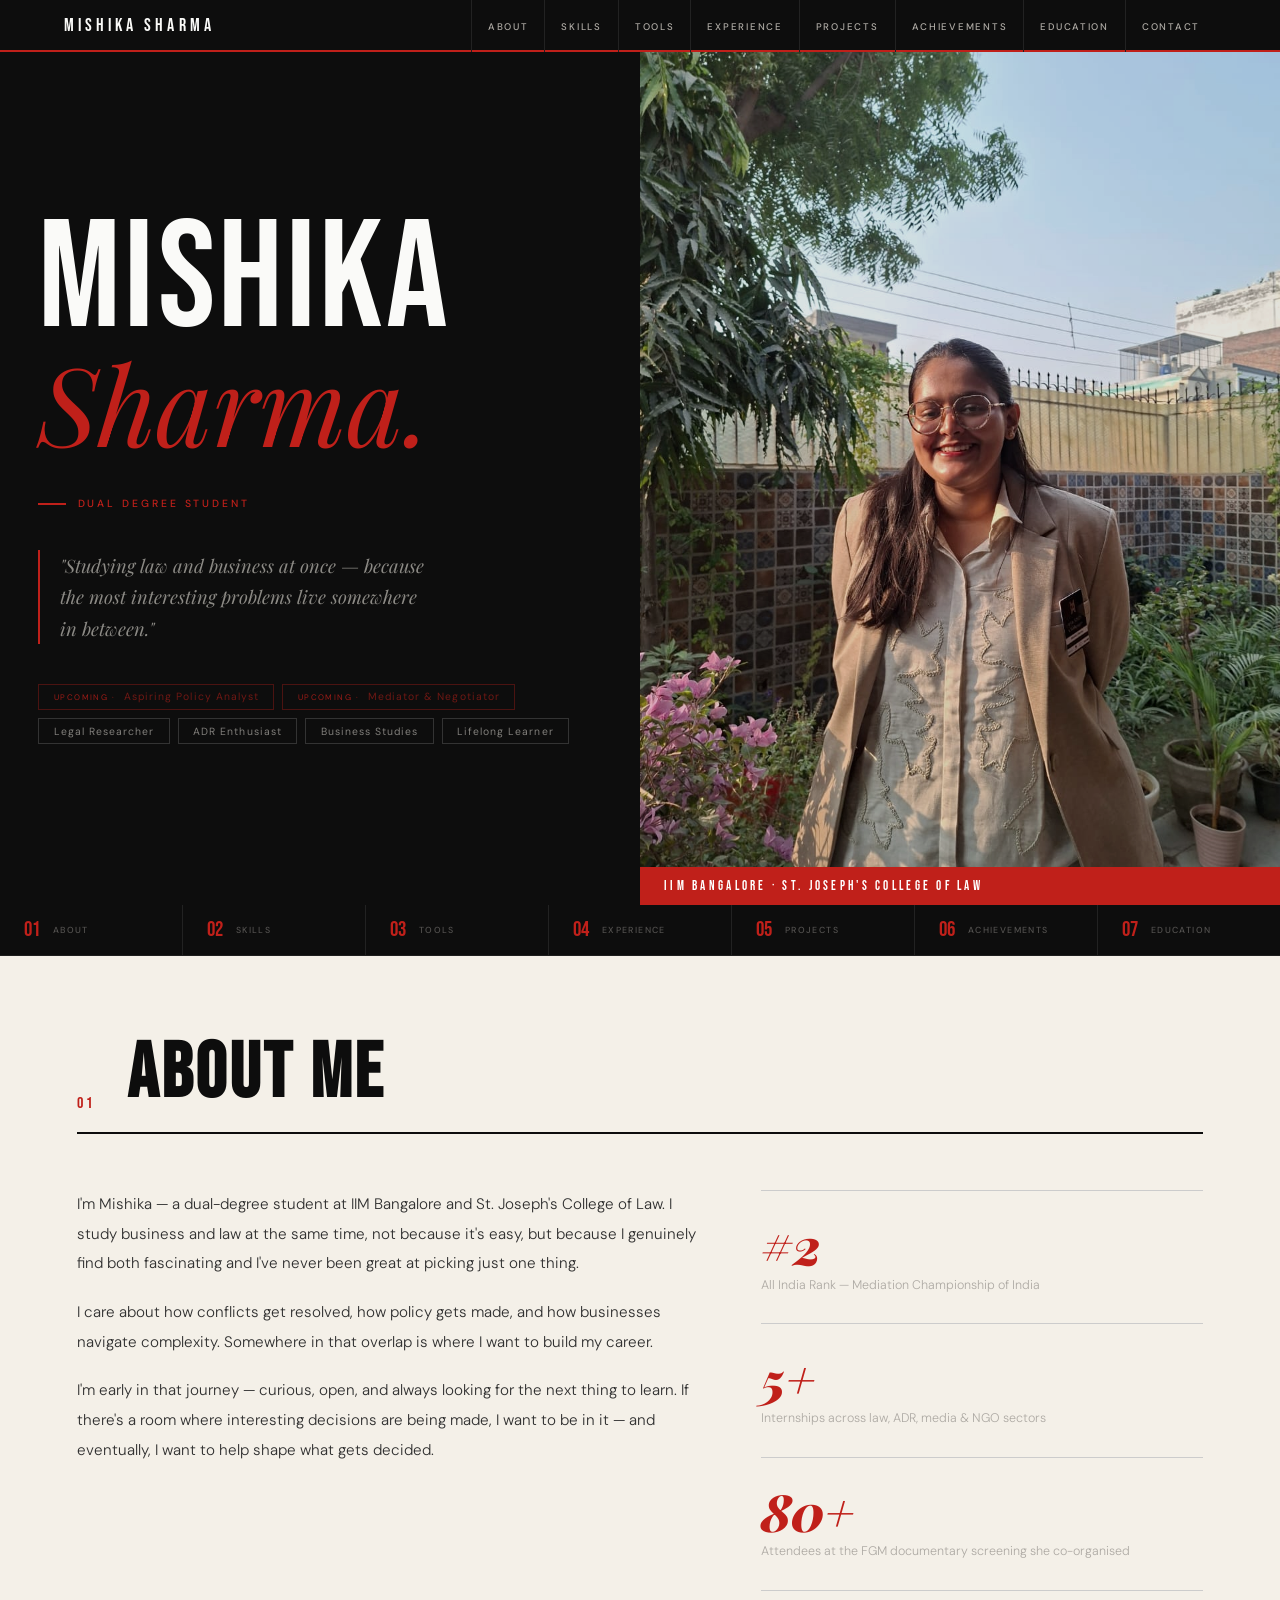
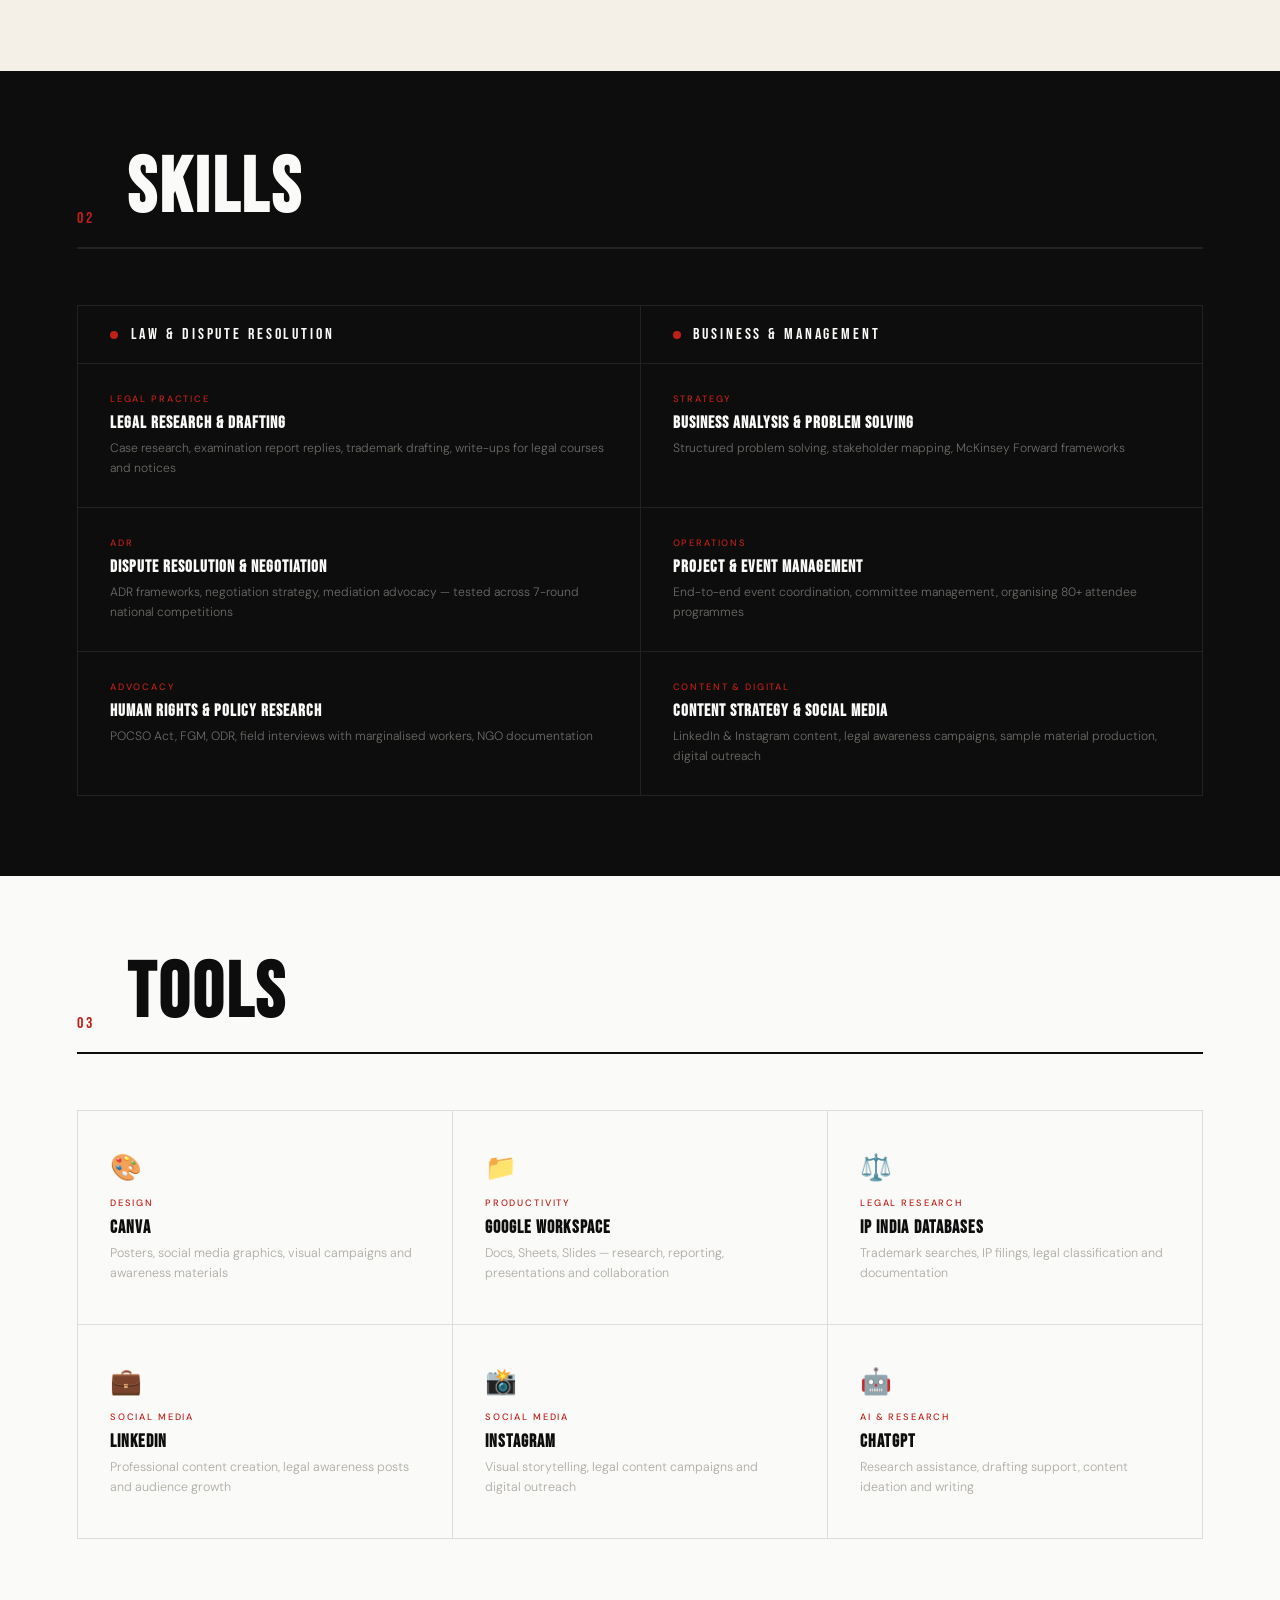
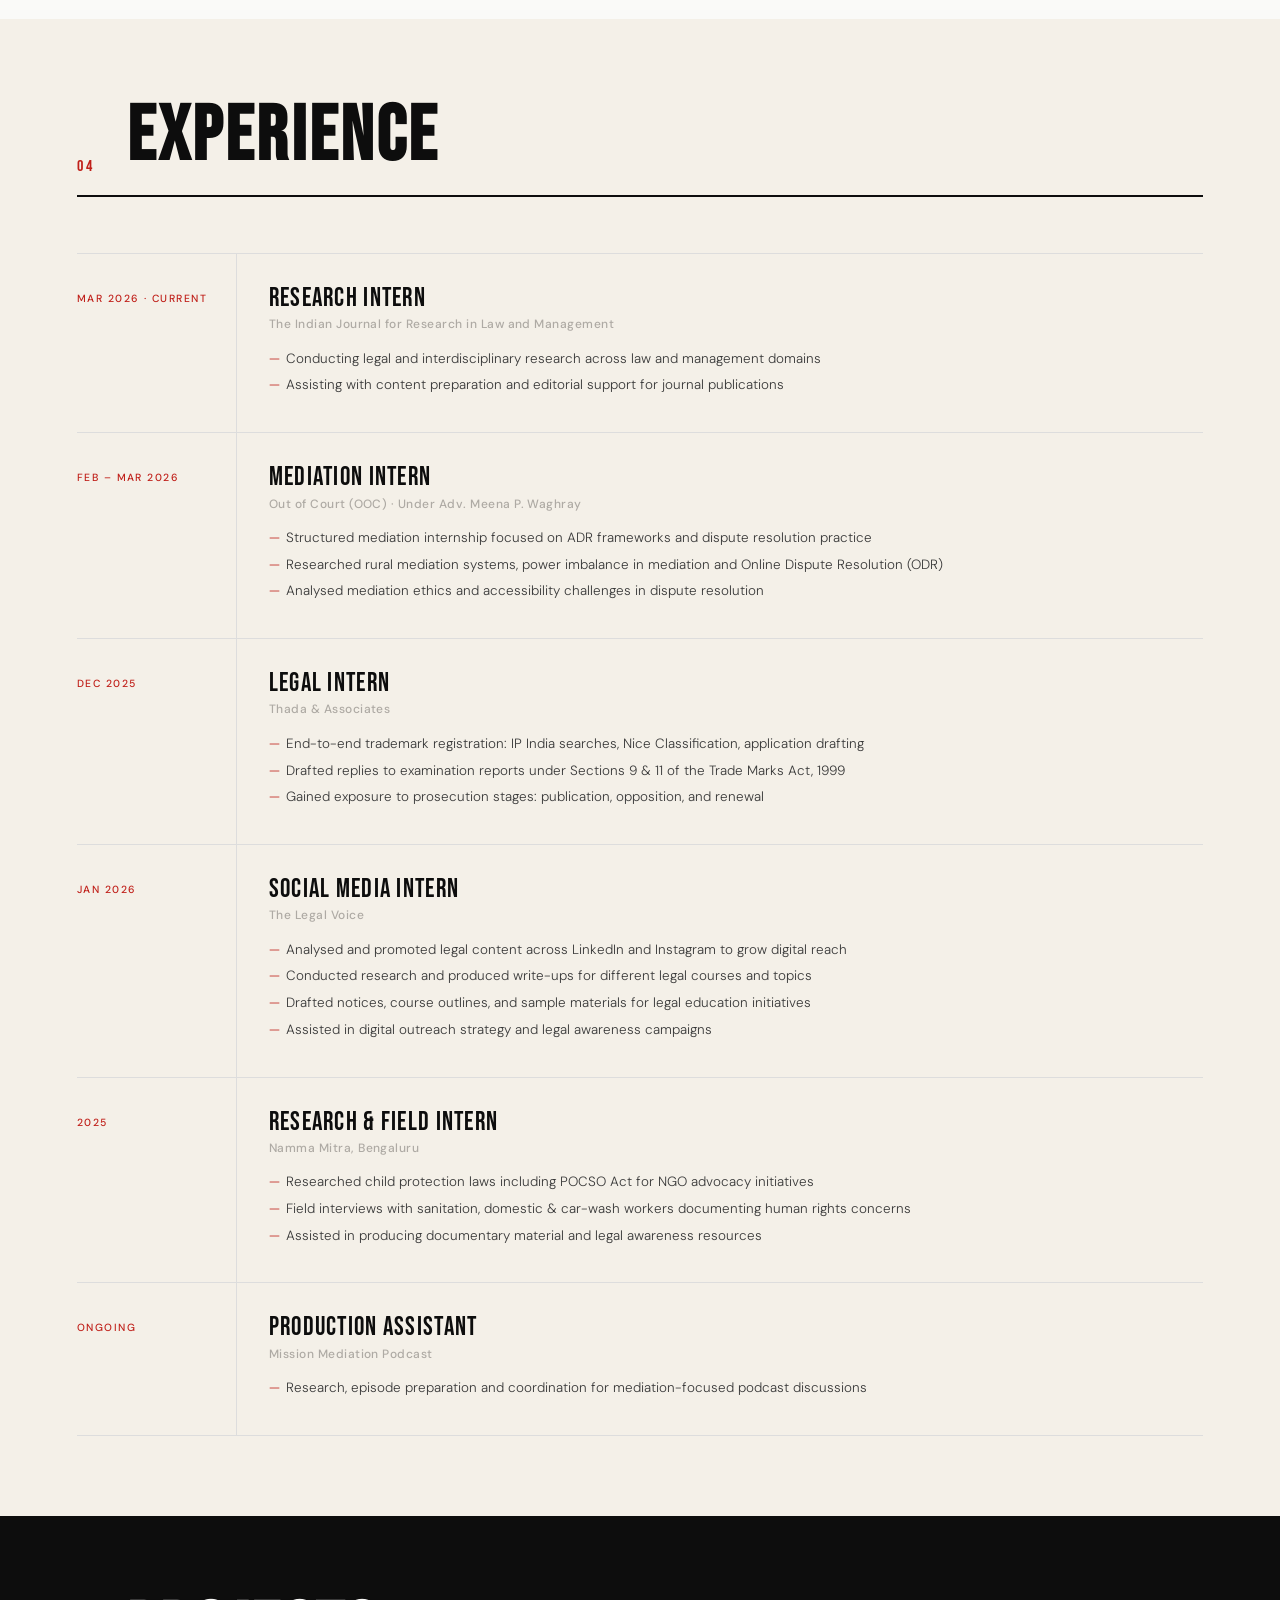
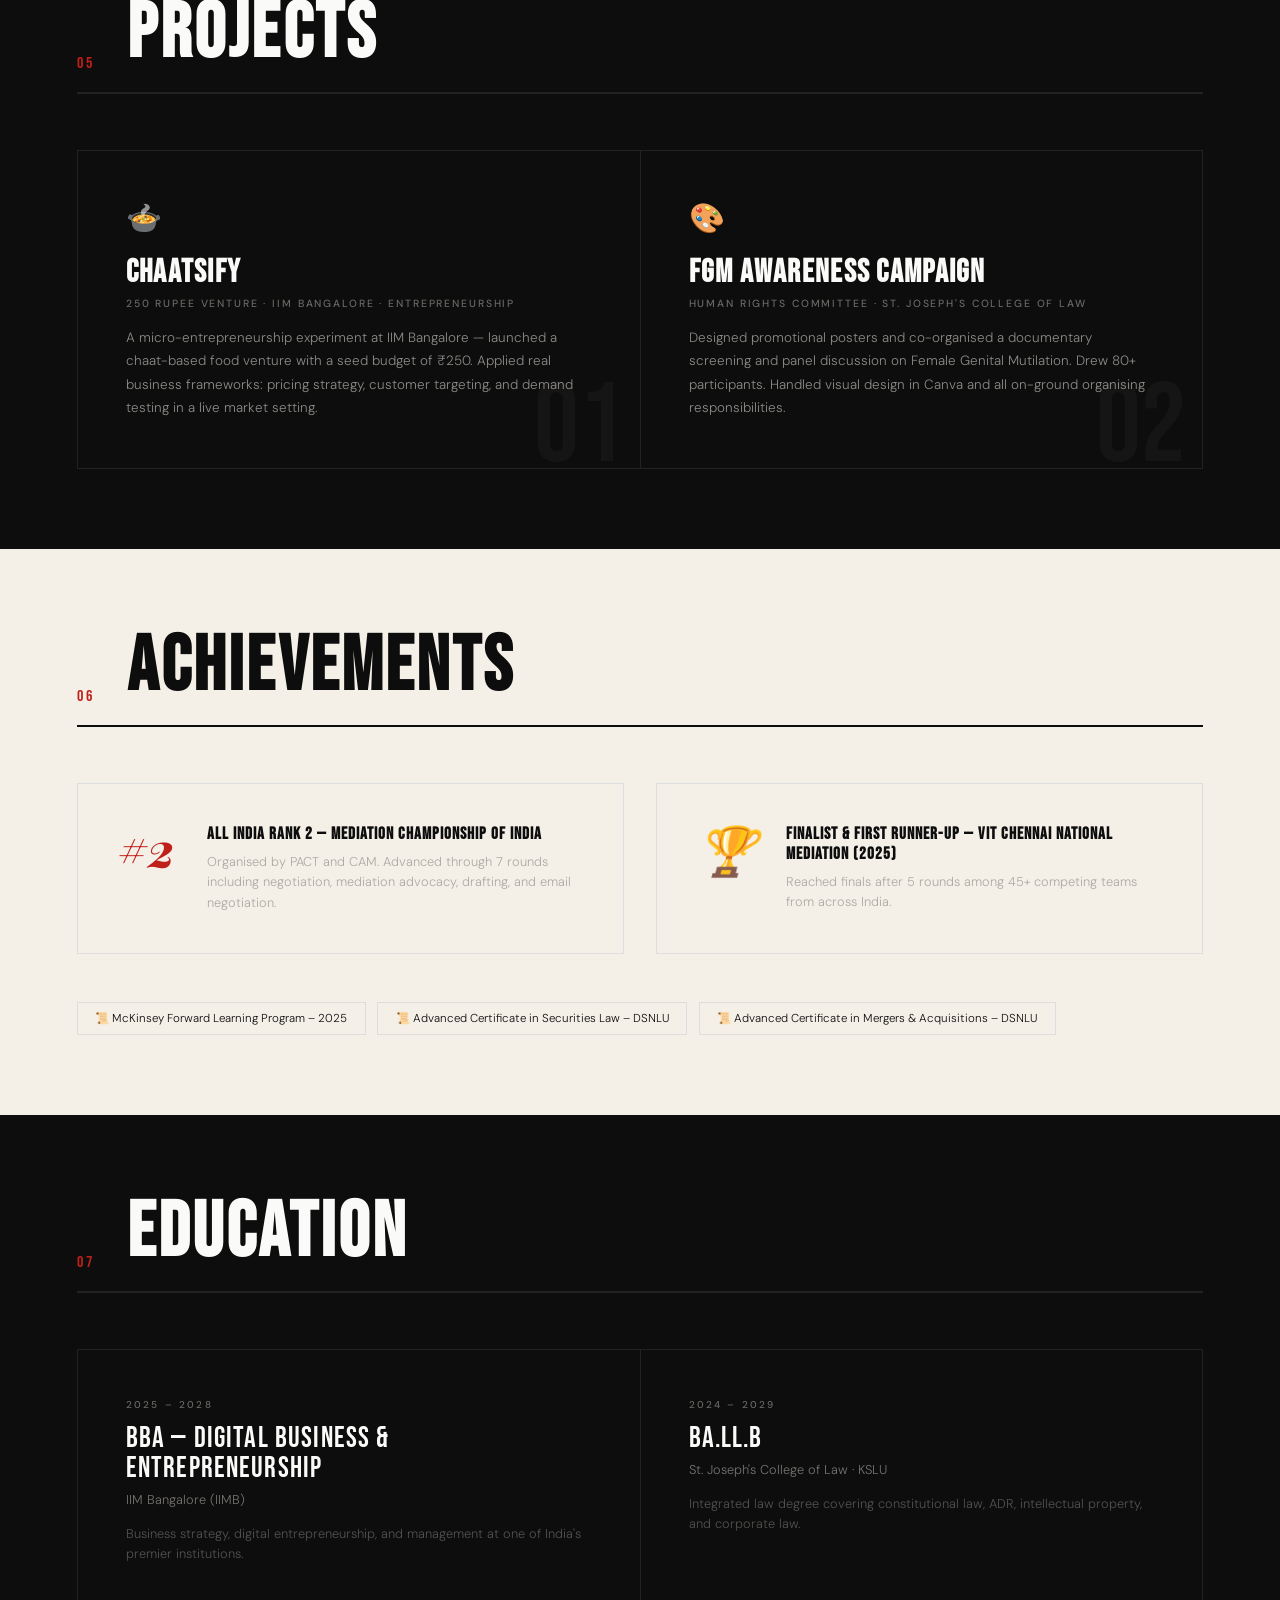
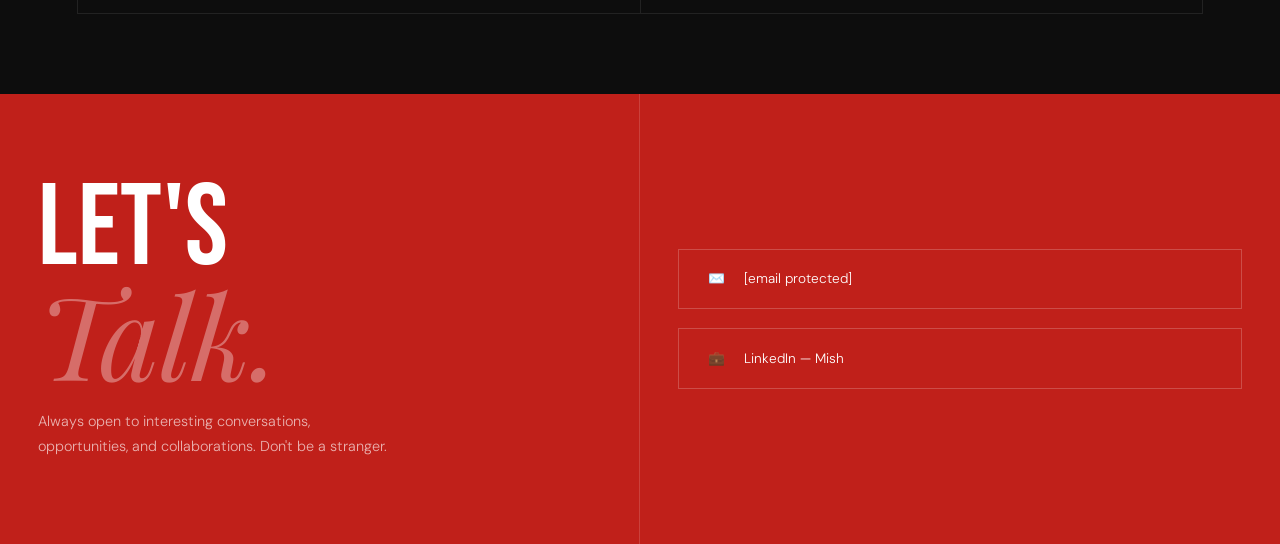
==== index.html @ 03f4c555 "Add files via upload" ====
<!DOCTYPE html>
<html lang="en">
<head>
  <meta charset="UTF-8" />
  <meta name="viewport" content="width=device-width, initial-scale=1.0"/>
  <title>Mishika Sharma</title>
  <link href="https://fonts.googleapis.com/css2?family=Playfair+Display:ital,wght@1,900&family=Bebas+Neue&family=DM+Sans:wght@300;400;500&display=swap" rel="stylesheet"/>
  <style>
    *, *::before, *::after { box-sizing: border-box; margin: 0; padding: 0; }

    :root {
      --black: #0D0D0D;
      --red:   #C0201A;
      --cream: #F4F0E8;
      --white: #FAFAF8;
      --gray:  #AEAAA4;
    }

    html { scroll-behavior: smooth; }

    body {
      background: var(--white);
      color: var(--black);
      font-family: 'DM Sans', sans-serif;
      font-weight: 300;
      overflow-x: hidden;
    }

    /* ─── NAV ─── */
    nav {
      position: fixed;
      top: 0; left: 0; right: 0;
      z-index: 999;
      background: var(--black);
      display: flex;
      justify-content: space-between;
      align-items: center;
      height: 52px;
      padding: 0 5%;
      border-bottom: 2px solid var(--red);
    }

    #nav-logo {
      font-family: 'Bebas Neue', sans-serif;
      font-size: 1.15rem;
      letter-spacing: 0.22em;
      color: var(--white);
      text-decoration: none;
    }

    .nav-links {
      display: flex;
      list-style: none;
      height: 100%;
    }

    .nav-links a {
      display: flex;
      align-items: center;
      padding: 0 1rem;
      height: 52px;
      font-size: 0.6rem;
      font-weight: 500;
      letter-spacing: 0.18em;
      text-transform: uppercase;
      color: var(--gray);
      text-decoration: none;
      border-left: 1px solid #222;
      transition: all 0.2s;
    }

    .nav-links a:hover { background: var(--red); color: white; }

    /* ─── HERO ─── */
    #hero {
      min-height: 100vh;
      padding-top: 52px;
      display: grid;
      grid-template-columns: 1fr 1fr;
    }

    .hero-text {
      background: var(--black);
      display: flex;
      flex-direction: column;
      justify-content: center;
      padding: 5rem 6%;
      gap: 2.5rem;
    }

    .hero-name-block .first {
      font-family: 'Bebas Neue', sans-serif;
      font-size: clamp(5.5rem, 12vw, 11rem);
      line-height: 0.88;
      color: var(--white);
      letter-spacing: 0.02em;
      display: block;
    }

    .hero-name-block .last {
      font-family: 'Playfair Display', serif;
      font-style: italic;
      font-size: clamp(4rem, 8.5vw, 8rem);
      line-height: 1;
      color: var(--red);
      display: block;
    }

    .hero-degree-tag {
      font-size: 0.65rem;
      font-weight: 500;
      letter-spacing: 0.28em;
      text-transform: uppercase;
      color: var(--red);
      display: flex;
      align-items: center;
      gap: 0.7rem;
    }

    .hero-degree-tag::before {
      content: '';
      width: 28px; height: 2px;
      background: var(--red);
      display: inline-block;
    }

    .hero-tagline {
      font-family: 'Playfair Display', serif;
      font-style: italic;
      font-size: clamp(0.95rem, 1.6vw, 1.15rem);
      line-height: 1.7;
      color: rgba(244,240,232,0.55);
      max-width: 400px;
      border-left: 2px solid var(--red);
      padding-left: 1.2rem;
    }

    .hero-pills {
      display: flex;
      flex-wrap: wrap;
      gap: 0.5rem;
    }

    .hero-pill {
      padding: 0.35rem 0.9rem;
      border: 1px solid #333;
      font-size: 0.65rem;
      font-weight: 400;
      letter-spacing: 0.1em;
      color: rgba(244,240,232,0.5);
      transition: all 0.2s;
    }

    .hero-pill:hover { border-color: var(--red); color: var(--red); }

    .hero-pill.upcoming {
      border-color: rgba(192,32,26,0.35);
      color: rgba(192,32,26,0.55);
    }

    .hero-pill .up-label {
      font-size: 0.5rem;
      letter-spacing: 0.18em;
      text-transform: uppercase;
      color: var(--red);
      margin-right: 0.3rem;
      opacity: 0.8;
    }

    .hero-photo {
      background: #111;
      position: relative;
      overflow: hidden;
    }

    .hero-photo img {
      width: 100%;
      height: 100%;
      object-fit: cover;
      object-position: center top;
      display: block;
      filter: grayscale(25%) contrast(1.05);
      opacity: 0.88;
    }

    .hero-photo-label {
      position: absolute;
      bottom: 0; left: 0; right: 0;
      background: var(--red);
      padding: 0.7rem 1.5rem;
      font-family: 'Bebas Neue', sans-serif;
      font-size: 0.82rem;
      letter-spacing: 0.25em;
      color: white;
    }

    /* ─── INDEX ROW ─── */
    .index-row {
      background: var(--black);
      display: flex;
      border-bottom: 1px solid #1e1e1e;
    }

    .index-item {
      flex: 1;
      padding: 0.9rem 1.5rem;
      border-right: 1px solid #222;
      display: flex;
      align-items: center;
      gap: 0.8rem;
    }

    .index-item:last-child { border-right: none; }

    .index-num {
      font-family: 'Bebas Neue', sans-serif;
      font-size: 1.3rem;
      color: var(--red);
      line-height: 1;
    }

    .index-label {
      font-size: 0.55rem;
      font-weight: 500;
      letter-spacing: 0.16em;
      text-transform: uppercase;
      color: rgba(244,240,232,0.3);
    }

    /* ─── GENERIC SECTION ─── */
    .wrap { padding: 5rem 6%; }
    .wrap.black { background: var(--black); }
    .wrap.cream  { background: var(--cream); }

    .sec-header {
      display: grid;
      grid-template-columns: auto 1fr;
      align-items: flex-end;
      gap: 2rem;
      margin-bottom: 3.5rem;
      padding-bottom: 1.2rem;
    }

    .wrap.black .sec-header { border-bottom: 2px solid #222; }
    .wrap:not(.black) .sec-header { border-bottom: 2px solid var(--black); }

    .sec-num {
      font-family: 'Bebas Neue', sans-serif;
      font-size: 1rem;
      letter-spacing: 0.2em;
      color: var(--red);
    }

    .sec-title {
      font-family: 'Bebas Neue', sans-serif;
      font-size: clamp(2.8rem, 6vw, 5rem);
      letter-spacing: 0.04em;
      line-height: 1;
      color: var(--black);
    }

    .wrap.black .sec-title { color: var(--white); }

    /* ─── ABOUT ─── */
    #about .about-layout {
      display: grid;
      grid-template-columns: 1.4fr 1fr;
      gap: 4rem;
    }

    #about .about-text p {
      font-size: 0.95rem;
      line-height: 1.95;
      color: #2e2e2e;
      margin-bottom: 1.2rem;
    }

    .stat-list { display: flex; flex-direction: column; }

    .stat-item { padding: 1.8rem 0; border-bottom: 1px solid #ccc; }
    .stat-item:first-child { border-top: 1px solid #ccc; }

    .stat-big {
      font-family: 'Playfair Display', serif;
      font-style: italic;
      font-size: 3.2rem;
      font-weight: 900;
      color: var(--red);
      line-height: 1;
      margin-bottom: 0.3rem;
    }

    .stat-desc { font-size: 0.78rem; color: var(--gray); line-height: 1.5; }

    /* ─── SKILLS ─── */
    #skills .skills-dual {
      display: grid;
      grid-template-columns: 1fr 1fr;
      border-top: 1px solid #222;
      border-left: 1px solid #222;
    }

    .skills-col-header {
      padding: 1.2rem 2rem;
      border-right: 1px solid #222;
      border-bottom: 1px solid #222;
      font-family: 'Bebas Neue', sans-serif;
      font-size: 1rem;
      letter-spacing: 0.18em;
      color: var(--white);
      display: flex;
      align-items: center;
      gap: 0.8rem;
    }

    .col-dot {
      width: 8px; height: 8px;
      border-radius: 50%;
      background: var(--red);
      flex-shrink: 0;
    }

    .skill-cell {
      padding: 1.8rem 2rem;
      border-right: 1px solid #222;
      border-bottom: 1px solid #222;
      transition: background 0.2s;
      cursor: default;
    }

    .skill-cell:hover { background: var(--red); }
    .skill-cell:hover .sk-tag,
    .skill-cell:hover h4,
    .skill-cell:hover p { color: white; }
    .skill-cell:hover .sk-tag { color: rgba(255,255,255,0.65); }

    .sk-tag {
      font-size: 0.58rem;
      font-weight: 500;
      letter-spacing: 0.2em;
      text-transform: uppercase;
      color: var(--red);
      margin-bottom: 0.5rem;
      transition: color 0.2s;
      display: block;
    }

    .skill-cell h4 {
      font-family: 'Bebas Neue', sans-serif;
      font-size: 1.05rem;
      letter-spacing: 0.06em;
      color: var(--white);
      margin-bottom: 0.4rem;
      transition: color 0.2s;
    }

    .skill-cell p {
      font-size: 0.76rem;
      color: rgba(244,240,232,0.42);
      line-height: 1.6;
      transition: color 0.2s;
    }

    /* ─── TOOLS ─── */
    #tools .tools-layout {
      display: grid;
      grid-template-columns: repeat(3, 1fr);
      border-top: 1px solid #ddd;
      border-left: 1px solid #ddd;
    }

    .tool-card {
      padding: 2.5rem 2rem;
      border-right: 1px solid #ddd;
      border-bottom: 1px solid #ddd;
      transition: all 0.2s;
    }

    .tool-card:hover { background: var(--cream); }

    .tool-card .tool-icon { font-size: 1.6rem; margin-bottom: 0.8rem; display: block; }

    .tool-card h4 {
      font-family: 'Bebas Neue', sans-serif;
      font-size: 1.1rem;
      letter-spacing: 0.06em;
      color: var(--black);
      margin-bottom: 0.4rem;
    }

    .tool-card p {
      font-size: 0.78rem;
      color: var(--gray);
      line-height: 1.6;
    }

    .tool-cat {
      font-size: 0.58rem;
      font-weight: 500;
      letter-spacing: 0.2em;
      text-transform: uppercase;
      color: var(--red);
      margin-bottom: 0.5rem;
      display: block;
    }

    /* ─── EXPERIENCE ─── */
    #experience .exp-list { display: flex; flex-direction: column; }

    .exp-item {
      display: grid;
      grid-template-columns: 160px 1fr;
      border-bottom: 1px solid #ddd;
    }

    .exp-item:first-child { border-top: 1px solid #ddd; }

    .exp-date-col {
      padding: 2rem 1.5rem 2rem 0;
      border-right: 1px solid #ddd;
    }

    .exp-date-val {
      font-size: 0.65rem;
      font-weight: 500;
      letter-spacing: 0.14em;
      text-transform: uppercase;
      color: var(--red);
    }

    .exp-body { padding: 2rem 0 2rem 2rem; }

    .exp-role {
      font-family: 'Bebas Neue', sans-serif;
      font-size: 1.6rem;
      letter-spacing: 0.05em;
      color: var(--black);
      line-height: 1;
      margin-bottom: 0.3rem;
    }

    .exp-org {
      font-size: 0.75rem;
      font-weight: 500;
      color: var(--gray);
      margin-bottom: 0.9rem;
      letter-spacing: 0.04em;
    }

    .exp-pts { list-style: none; }

    .exp-pts li {
      font-size: 0.84rem;
      color: #3a3a3a;
      line-height: 1.75;
      padding-left: 1.1rem;
      position: relative;
      margin-bottom: 0.2rem;
    }

    .exp-pts li::before { content: '—'; position: absolute; left: 0; color: var(--red); }

    /* ─── PROJECTS ─── */
    #projects .proj-wrap {
      display: grid;
      grid-template-columns: 1fr 1fr;
      border-top: 1px solid #222;
      border-left: 1px solid #222;
    }

    .proj-cell {
      padding: 3rem;
      border-right: 1px solid #222;
      border-bottom: 1px solid #222;
      position: relative;
      overflow: hidden;
      transition: background 0.25s;
    }

    .proj-cell:hover { background: var(--red); }
    .proj-cell:hover h3,
    .proj-cell:hover p { color: white; }
    .proj-cell:hover .proj-sub { color: rgba(255,255,255,0.6); }
    .proj-cell:hover p { color: rgba(255,255,255,0.75); }

    .proj-bg-num {
      font-family: 'Bebas Neue', sans-serif;
      font-size: 7rem;
      color: rgba(244,240,232,0.04);
      position: absolute;
      bottom: -1rem; right: 1rem;
      line-height: 1;
    }

    .proj-emoji { font-size: 1.8rem; margin-bottom: 1rem; display: block; }

    .proj-cell h3 {
      font-family: 'Bebas Neue', sans-serif;
      font-size: 2rem;
      letter-spacing: 0.04em;
      color: var(--white);
      margin-bottom: 0.3rem;
      transition: color 0.25s;
    }

    .proj-sub {
      font-size: 0.65rem;
      font-weight: 500;
      letter-spacing: 0.18em;
      text-transform: uppercase;
      color: rgba(244,240,232,0.4);
      margin-bottom: 1rem;
      transition: color 0.25s;
      display: block;
    }

    .proj-cell p {
      font-size: 0.84rem;
      line-height: 1.75;
      color: rgba(244,240,232,0.55);
      transition: color 0.25s;
    }

    /* ─── ACHIEVEMENTS ─── */
    #achievements .ach-wrap {
      display: grid;
      grid-template-columns: 1fr 1fr;
      gap: 2rem;
      margin-bottom: 3rem;
    }

    .ach-card {
      border: 1px solid #ddd;
      padding: 2.5rem;
      display: flex;
      gap: 1.5rem;
      align-items: flex-start;
      transition: border-color 0.2s, transform 0.2s;
    }

    .ach-card:hover { border-color: var(--red); transform: translateY(-3px); }

    .ach-num {
      font-family: 'Playfair Display', serif;
      font-style: italic;
      font-size: 3rem;
      font-weight: 900;
      color: var(--red);
      line-height: 1;
      min-width: 65px;
    }

    .ach-card h4 {
      font-family: 'Bebas Neue', sans-serif;
      font-size: 1.05rem;
      letter-spacing: 0.06em;
      color: var(--black);
      margin-bottom: 0.5rem;
    }

    .ach-card p { font-size: 0.8rem; color: var(--gray); line-height: 1.6; }

    .cert-strip { display: flex; flex-wrap: wrap; gap: 0.7rem; }

    .cert-tag {
      padding: 0.5rem 1.1rem;
      border: 1px solid #ddd;
      font-size: 0.72rem;
      color: var(--black);
      transition: all 0.2s;
    }

    .cert-tag:hover { background: var(--red); color: white; border-color: var(--red); }

    /* ─── EDUCATION ─── */
    #education .edu-grid {
      display: grid;
      grid-template-columns: 1fr 1fr;
      border-top: 1px solid #222;
      border-left: 1px solid #222;
    }

    .edu-cell {
      padding: 3rem;
      border-right: 1px solid #222;
      border-bottom: 1px solid #222;
      transition: background 0.2s;
    }

    .edu-cell:hover { background: rgba(192,32,26,0.1); }

    .edu-year {
      font-size: 0.62rem;
      font-weight: 500;
      letter-spacing: 0.22em;
      text-transform: uppercase;
      color: rgba(244,240,232,0.4);
      margin-bottom: 0.8rem;
    }

    .edu-deg {
      font-family: 'Bebas Neue', sans-serif;
      font-size: 1.8rem;
      letter-spacing: 0.04em;
      color: var(--white);
      margin-bottom: 0.4rem;
      line-height: 1.05;
    }

    .edu-inst { font-size: 0.8rem; color: rgba(244,240,232,0.45); margin-bottom: 1rem; }
    .edu-detail { font-size: 0.8rem; color: rgba(244,240,232,0.3); line-height: 1.6; }

    /* ─── CONTACT ─── */
    #contact {
      background: var(--red);
      display: grid;
      grid-template-columns: 1fr 1fr;
      min-height: 50vh;
    }

    .contact-left {
      padding: 5rem 6%;
      border-right: 1px solid rgba(255,255,255,0.15);
      display: flex;
      flex-direction: column;
      justify-content: center;
    }

    .contact-big {
      font-family: 'Bebas Neue', sans-serif;
      font-size: clamp(4rem, 9vw, 8rem);
      line-height: 0.9;
      color: white;
      margin-bottom: 1.5rem;
    }

    .contact-big em {
      font-family: 'Playfair Display', serif;
      font-style: italic;
      color: rgba(255,255,255,0.35);
      display: block;
    }

    .contact-sub {
      font-size: 0.9rem;
      color: rgba(255,255,255,0.65);
      line-height: 1.75;
      max-width: 360px;
    }

    .contact-right {
      padding: 5rem 6%;
      display: flex;
      flex-direction: column;
      justify-content: center;
      gap: 1.2rem;
    }

    .c-link {
      display: flex;
      align-items: center;
      gap: 1.2rem;
      padding: 1.3rem 1.8rem;
      border: 1px solid rgba(255,255,255,0.2);
      color: white;
      text-decoration: none;
      font-size: 0.85rem;
      transition: all 0.2s;
    }

    .c-link:hover { background: rgba(0,0,0,0.2); transform: translateX(6px); }

    /* ─── FOOTER ─── */
    footer {
      background: var(--black);
      display: flex;
      justify-content: space-between;
      align-items: center;
      padding: 1.2rem 6%;
      border-top: 2px solid var(--red);
    }

    footer p {
      font-size: 0.65rem;
      font-weight: 500;
      letter-spacing: 0.18em;
      text-transform: uppercase;
      color: rgba(244,240,232,0.25);
    }

    /* ─── RESPONSIVE ─── */
    @media (max-width: 900px) {
      #hero { grid-template-columns: 1fr; }
      .hero-photo { height: 65vw; }
      .hero-text { padding: 3rem 5%; }
      #about .about-layout,
      #achievements .ach-wrap,
      #projects .proj-wrap,
      #education .edu-grid,
      #skills .skills-dual,
      #contact { grid-template-columns: 1fr; }
      #tools .tools-layout { grid-template-columns: 1fr 1fr; }
      .exp-item { grid-template-columns: 1fr; }
      .exp-date-col { border-right: none; border-bottom: 1px solid #ddd; padding: 1rem 0; }
      .exp-body { padding: 1.5rem 0; }
      .nav-links { display: none; }
      .index-row { flex-wrap: wrap; }
    }

    @keyframes fadeUp {
      from { opacity: 0; transform: translateY(20px); }
      to   { opacity: 1; transform: translateY(0); }
    }

    #hero .hero-text { animation: fadeUp 0.7s ease both; }
  </style>
</head>
<body>

<!-- NAV -->
<nav>
  <a href="#hero" id="nav-logo">Mishika Sharma</a>
  <ul class="nav-links">
    <li><a href="#about">About</a></li>
    <li><a href="#skills">Skills</a></li>
    <li><a href="#tools">Tools</a></li>
    <li><a href="#experience">Experience</a></li>
    <li><a href="#projects">Projects</a></li>
    <li><a href="#achievements">Achievements</a></li>
    <li><a href="#education">Education</a></li>
    <li><a href="#contact">Contact</a></li>
  </ul>
</nav>

<!-- HERO -->
<section id="hero">
  <div class="hero-text">
    <div class="hero-name-block">
      <span class="first">Mishika</span>
      <span class="last">Sharma.</span>
    </div>
    <p class="hero-degree-tag">Dual Degree Student</p>
    <p class="hero-tagline">"Studying law and business at once — because the most interesting problems live somewhere in between."</p>
    <div class="hero-pills">
      <span class="hero-pill upcoming"><span class="up-label">Upcoming ·</span> Aspiring Policy Analyst</span>
      <span class="hero-pill upcoming"><span class="up-label">Upcoming ·</span> Mediator & Negotiator</span>
      <span class="hero-pill">Legal Researcher</span>
      <span class="hero-pill">ADR Enthusiast</span>
      <span class="hero-pill">Business Studies</span>
      <span class="hero-pill">Lifelong Learner</span>
    </div>
  </div>
  <div class="hero-photo">
    <img src="mishika.jpg" alt="Mishika Sharma" />
    <p class="hero-photo-label">IIM Bangalore · St. Joseph's College of Law</p>
  </div>
</section>

<!-- INDEX ROW -->
<div class="index-row">
  <div class="index-item"><span class="index-num">01</span><span class="index-label">About</span></div>
  <div class="index-item"><span class="index-num">02</span><span class="index-label">Skills</span></div>
  <div class="index-item"><span class="index-num">03</span><span class="index-label">Tools</span></div>
  <div class="index-item"><span class="index-num">04</span><span class="index-label">Experience</span></div>
  <div class="index-item"><span class="index-num">05</span><span class="index-label">Projects</span></div>
  <div class="index-item"><span class="index-num">06</span><span class="index-label">Achievements</span></div>
  <div class="index-item"><span class="index-num">07</span><span class="index-label">Education</span></div>
</div>

<!-- ABOUT -->
<div class="wrap cream" id="about">
  <div class="sec-header">
    <span class="sec-num">01</span>
    <h2 class="sec-title">About Me</h2>
  </div>
  <div class="about-layout">
    <div class="about-text">
      <p>I'm Mishika — a dual-degree student at IIM Bangalore and St. Joseph's College of Law. I study business and law at the same time, not because it's easy, but because I genuinely find both fascinating and I've never been great at picking just one thing.</p>
      <p>I care about how conflicts get resolved, how policy gets made, and how businesses navigate complexity. Somewhere in that overlap is where I want to build my career.</p>
      <p>I'm early in that journey — curious, open, and always looking for the next thing to learn. If there's a room where interesting decisions are being made, I want to be in it — and eventually, I want to help shape what gets decided.</p>
    </div>
    <div class="stat-list">
      <div class="stat-item">
        <div class="stat-big">#2</div>
        <p class="stat-desc">All India Rank — Mediation Championship of India</p>
      </div>
      <div class="stat-item">
        <div class="stat-big">5+</div>
        <p class="stat-desc">Internships across law, ADR, media & NGO sectors</p>
      </div>
      <div class="stat-item">
        <div class="stat-big">80+</div>
        <p class="stat-desc">Attendees at the FGM documentary screening she co-organised</p>
      </div>
    </div>
  </div>
</div>

<!-- SKILLS -->
<div class="wrap black" id="skills">
  <div class="sec-header">
    <span class="sec-num">02</span>
    <h2 class="sec-title">Skills</h2>
  </div>
  <div class="skills-dual">
    <div class="skills-col-header"><span class="col-dot"></span>Law & Dispute Resolution</div>
    <div class="skills-col-header"><span class="col-dot"></span>Business & Management</div>

    <div class="skill-cell">
      <span class="sk-tag">Legal Practice</span>
      <h4>Legal Research & Drafting</h4>
      <p>Case research, examination report replies, trademark drafting, write-ups for legal courses and notices</p>
    </div>
    <div class="skill-cell">
      <span class="sk-tag">Strategy</span>
      <h4>Business Analysis & Problem Solving</h4>
      <p>Structured problem solving, stakeholder mapping, McKinsey Forward frameworks</p>
    </div>

    <div class="skill-cell">
      <span class="sk-tag">ADR</span>
      <h4>Dispute Resolution & Negotiation</h4>
      <p>ADR frameworks, negotiation strategy, mediation advocacy — tested across 7-round national competitions</p>
    </div>
    <div class="skill-cell">
      <span class="sk-tag">Operations</span>
      <h4>Project & Event Management</h4>
      <p>End-to-end event coordination, committee management, organising 80+ attendee programmes</p>
    </div>

    <div class="skill-cell">
      <span class="sk-tag">Advocacy</span>
      <h4>Human Rights & Policy Research</h4>
      <p>POCSO Act, FGM, ODR, field interviews with marginalised workers, NGO documentation</p>
    </div>
    <div class="skill-cell">
      <span class="sk-tag">Content & Digital</span>
      <h4>Content Strategy & Social Media</h4>
      <p>LinkedIn & Instagram content, legal awareness campaigns, sample material production, digital outreach</p>
    </div>
  </div>
</div>

<!-- TOOLS -->
<div class="wrap" id="tools">
  <div class="sec-header">
    <span class="sec-num">03</span>
    <h2 class="sec-title">Tools</h2>
  </div>
  <div class="tools-layout">
    <div class="tool-card">
      <span class="tool-icon">🎨</span>
      <span class="tool-cat">Design</span>
      <h4>Canva</h4>
      <p>Posters, social media graphics, visual campaigns and awareness materials</p>
    </div>
    <div class="tool-card">
      <span class="tool-icon">📁</span>
      <span class="tool-cat">Productivity</span>
      <h4>Google Workspace</h4>
      <p>Docs, Sheets, Slides — research, reporting, presentations and collaboration</p>
    </div>
    <div class="tool-card">
      <span class="tool-icon">⚖️</span>
      <span class="tool-cat">Legal Research</span>
      <h4>IP India Databases</h4>
      <p>Trademark searches, IP filings, legal classification and documentation</p>
    </div>
    <div class="tool-card">
      <span class="tool-icon">💼</span>
      <span class="tool-cat">Social Media</span>
      <h4>LinkedIn</h4>
      <p>Professional content creation, legal awareness posts and audience growth</p>
    </div>
    <div class="tool-card">
      <span class="tool-icon">📸</span>
      <span class="tool-cat">Social Media</span>
      <h4>Instagram</h4>
      <p>Visual storytelling, legal content campaigns and digital outreach</p>
    </div>
    <div class="tool-card">
      <span class="tool-icon">🤖</span>
      <span class="tool-cat">AI & Research</span>
      <h4>ChatGPT</h4>
      <p>Research assistance, drafting support, content ideation and writing</p>
    </div>
  </div>
</div>

<!-- EXPERIENCE -->
<div class="wrap cream" id="experience">
  <div class="sec-header">
    <span class="sec-num">04</span>
    <h2 class="sec-title">Experience</h2>
  </div>
  <div class="exp-list">

    <div class="exp-item">
      <div class="exp-date-col"><span class="exp-date-val">Mar 2026 · Current</span></div>
      <div class="exp-body">
        <p class="exp-role">Research Intern</p>
        <p class="exp-org">The Indian Journal for Research in Law and Management</p>
        <ul class="exp-pts">
          <li>Conducting legal and interdisciplinary research across law and management domains</li>
          <li>Assisting with content preparation and editorial support for journal publications</li>
        </ul>
      </div>
    </div>

    <div class="exp-item">
      <div class="exp-date-col"><span class="exp-date-val">Feb – Mar 2026</span></div>
      <div class="exp-body">
        <p class="exp-role">Mediation Intern</p>
        <p class="exp-org">Out of Court (OOC) · Under Adv. Meena P. Waghray</p>
        <ul class="exp-pts">
          <li>Structured mediation internship focused on ADR frameworks and dispute resolution practice</li>
          <li>Researched rural mediation systems, power imbalance in mediation and Online Dispute Resolution (ODR)</li>
          <li>Analysed mediation ethics and accessibility challenges in dispute resolution</li>
        </ul>
      </div>
    </div>

    <div class="exp-item">
      <div class="exp-date-col"><span class="exp-date-val">Dec 2025</span></div>
      <div class="exp-body">
        <p class="exp-role">Legal Intern</p>
        <p class="exp-org">Thada & Associates</p>
        <ul class="exp-pts">
          <li>End-to-end trademark registration: IP India searches, Nice Classification, application drafting</li>
          <li>Drafted replies to examination reports under Sections 9 & 11 of the Trade Marks Act, 1999</li>
          <li>Gained exposure to prosecution stages: publication, opposition, and renewal</li>
        </ul>
      </div>
    </div>

    <div class="exp-item">
      <div class="exp-date-col"><span class="exp-date-val">Jan 2026</span></div>
      <div class="exp-body">
        <p class="exp-role">Social Media Intern</p>
        <p class="exp-org">The Legal Voice</p>
        <ul class="exp-pts">
          <li>Analysed and promoted legal content across LinkedIn and Instagram to grow digital reach</li>
          <li>Conducted research and produced write-ups for different legal courses and topics</li>
          <li>Drafted notices, course outlines, and sample materials for legal education initiatives</li>
          <li>Assisted in digital outreach strategy and legal awareness campaigns</li>
        </ul>
      </div>
    </div>

    <div class="exp-item">
      <div class="exp-date-col"><span class="exp-date-val">2025</span></div>
      <div class="exp-body">
        <p class="exp-role">Research & Field Intern</p>
        <p class="exp-org">Namma Mitra, Bengaluru</p>
        <ul class="exp-pts">
          <li>Researched child protection laws including POCSO Act for NGO advocacy initiatives</li>
          <li>Field interviews with sanitation, domestic & car-wash workers documenting human rights concerns</li>
          <li>Assisted in producing documentary material and legal awareness resources</li>
        </ul>
      </div>
    </div>

    <div class="exp-item">
      <div class="exp-date-col"><span class="exp-date-val">Ongoing</span></div>
      <div class="exp-body">
        <p class="exp-role">Production Assistant</p>
        <p class="exp-org">Mission Mediation Podcast</p>
        <ul class="exp-pts">
          <li>Research, episode preparation and coordination for mediation-focused podcast discussions</li>
        </ul>
      </div>
    </div>

  </div>
</div>

<!-- PROJECTS -->
<div class="wrap black" id="projects">
  <div class="sec-header">
    <span class="sec-num">05</span>
    <h2 class="sec-title">Projects</h2>
  </div>
  <div class="proj-wrap">
    <div class="proj-cell">
      <span class="proj-bg-num">01</span>
      <span class="proj-emoji">🍲</span>
      <h3>Chaatsify</h3>
      <span class="proj-sub">250 Rupee Venture · IIM Bangalore · Entrepreneurship</span>
      <p>A micro-entrepreneurship experiment at IIM Bangalore — launched a chaat-based food venture with a seed budget of ₹250. Applied real business frameworks: pricing strategy, customer targeting, and demand testing in a live market setting.</p>
    </div>
    <div class="proj-cell">
      <span class="proj-bg-num">02</span>
      <span class="proj-emoji">🎨</span>
      <h3>FGM Awareness Campaign</h3>
      <span class="proj-sub">Human Rights Committee · St. Joseph's College of Law</span>
      <p>Designed promotional posters and co-organised a documentary screening and panel discussion on Female Genital Mutilation. Drew 80+ participants. Handled visual design in Canva and all on-ground organising responsibilities.</p>
    </div>
  </div>
</div>

<!-- ACHIEVEMENTS -->
<div class="wrap cream" id="achievements">
  <div class="sec-header">
    <span class="sec-num">06</span>
    <h2 class="sec-title">Achievements</h2>
  </div>
  <div class="ach-wrap">
    <div class="ach-card">
      <div class="ach-num">#2</div>
      <div>
        <h4>All India Rank 2 — Mediation Championship of India</h4>
        <p>Organised by PACT and CAM. Advanced through 7 rounds including negotiation, mediation advocacy, drafting, and email negotiation.</p>
      </div>
    </div>
    <div class="ach-card">
      <div class="ach-num">🏆</div>
      <div>
        <h4>Finalist & First Runner-Up — VIT Chennai National Mediation (2025)</h4>
        <p>Reached finals after 5 rounds among 45+ competing teams from across India.</p>
      </div>
    </div>
  </div>
  <div class="cert-strip">
    <span class="cert-tag">📜 McKinsey Forward Learning Program – 2025</span>
    <span class="cert-tag">📜 Advanced Certificate in Securities Law – DSNLU</span>
    <span class="cert-tag">📜 Advanced Certificate in Mergers & Acquisitions – DSNLU</span>
  </div>
</div>

<!-- EDUCATION -->
<div class="wrap black" id="education">
  <div class="sec-header">
    <span class="sec-num">07</span>
    <h2 class="sec-title">Education</h2>
  </div>
  <div class="edu-grid">
    <div class="edu-cell">
      <p class="edu-year">2025 – 2028</p>
      <p class="edu-deg">BBA — Digital Business & Entrepreneurship</p>
      <p class="edu-inst">IIM Bangalore (IIMB)</p>
      <p class="edu-detail">Business strategy, digital entrepreneurship, and management at one of India's premier institutions.</p>
    </div>
    <div class="edu-cell">
      <p class="edu-year">2024 – 2029</p>
      <p class="edu-deg">BA.LL.B</p>
      <p class="edu-inst">St. Joseph's College of Law · KSLU</p>
      <p class="edu-detail">Integrated law degree covering constitutional law, ADR, intellectual property, and corporate law.</p>
    </div>
  </div>
</div>

<!-- CONTACT -->
<section id="contact">
  <div class="contact-left">
    <p class="contact-big">Let's<br><em>Talk.</em></p>
    <p class="contact-sub">Always open to interesting conversations, opportunities, and collaborations. Don't be a stranger.</p>
  </div>
  <div class="contact-right">
    <a href="/cdn-cgi/l/email-protection#0d6f617f2360647e6564666c4d6a606c6461236e6260" class="c-link"><span>✉️</span> <span class="__cf_email__" data-cfemail="bedcd2cc90d3d7cdd6d7d5dffed9d3dfd7d290ddd1d3">[email&#160;protected]</span></a>
    <a href="https://www.linkedin.com/in/mishika-sharma-bb99271a7/" target="_blank" class="c-link"><span>💼</span> LinkedIn — Mish
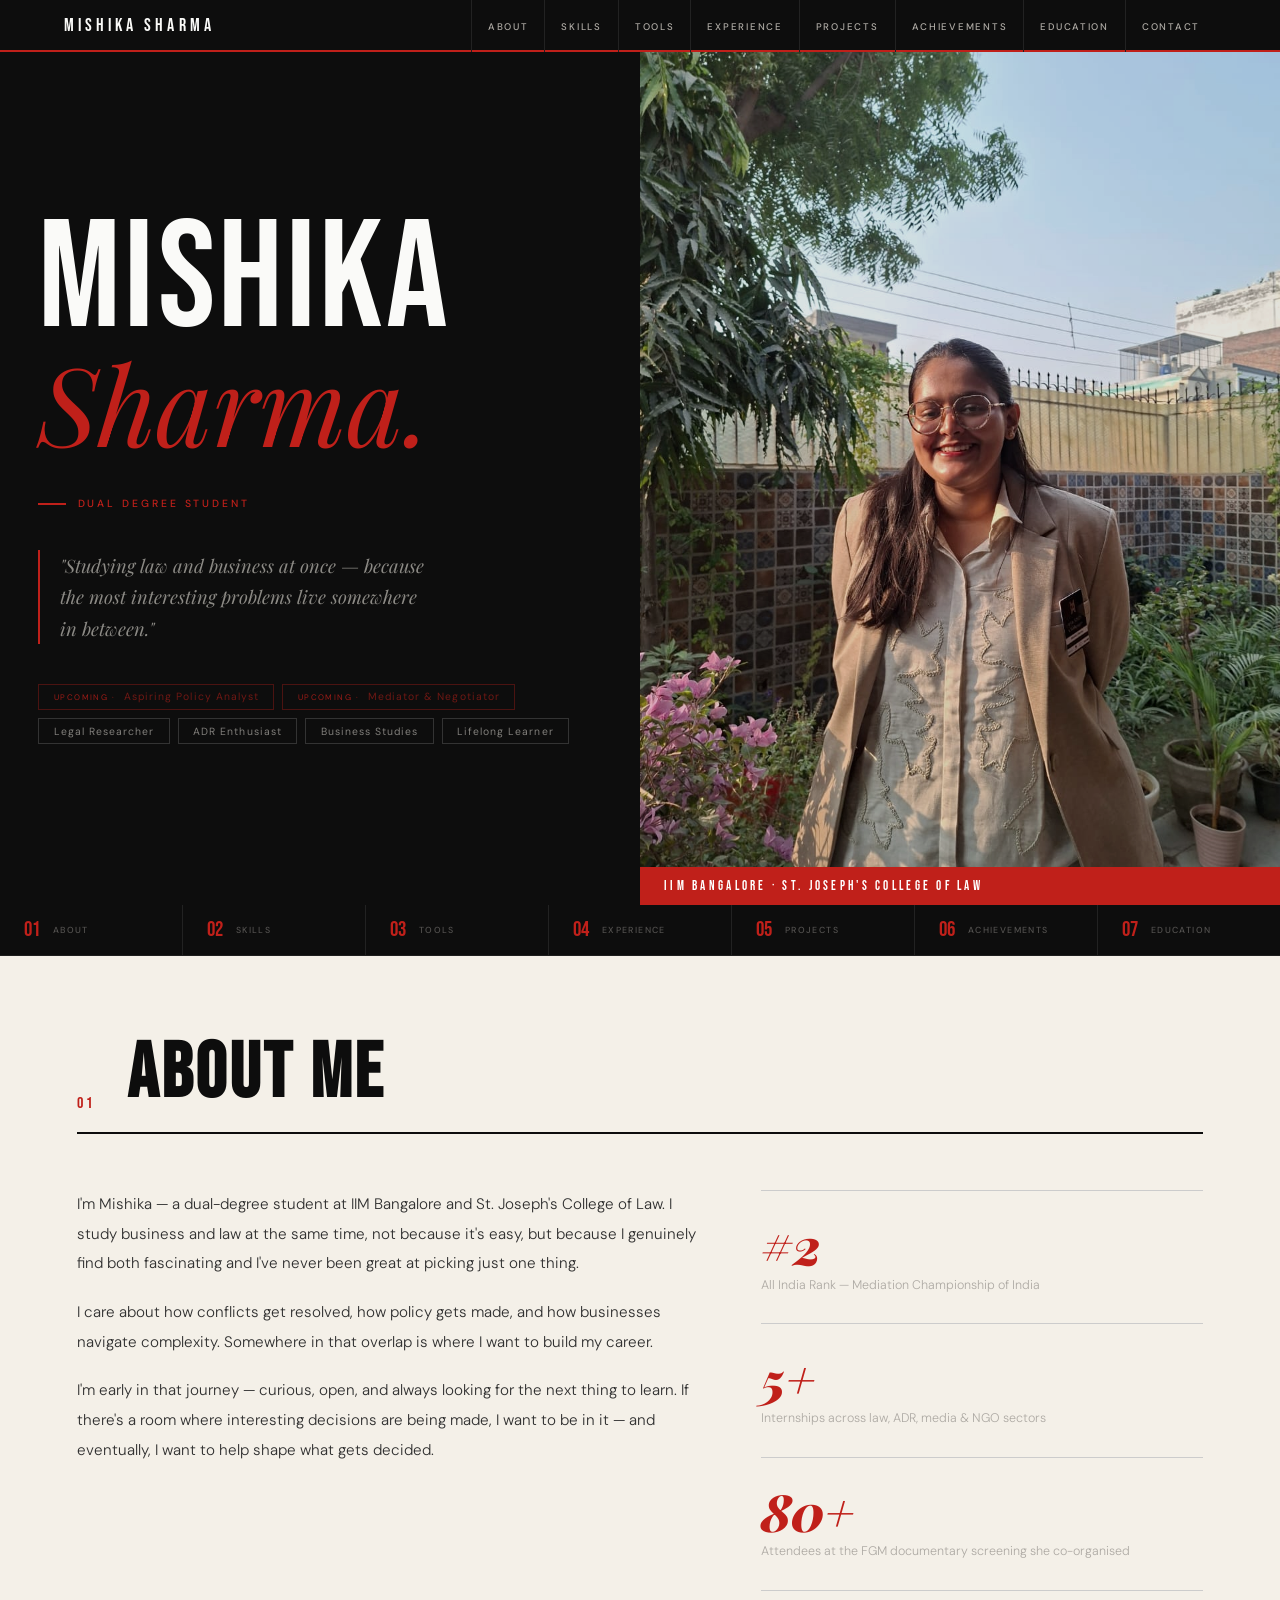
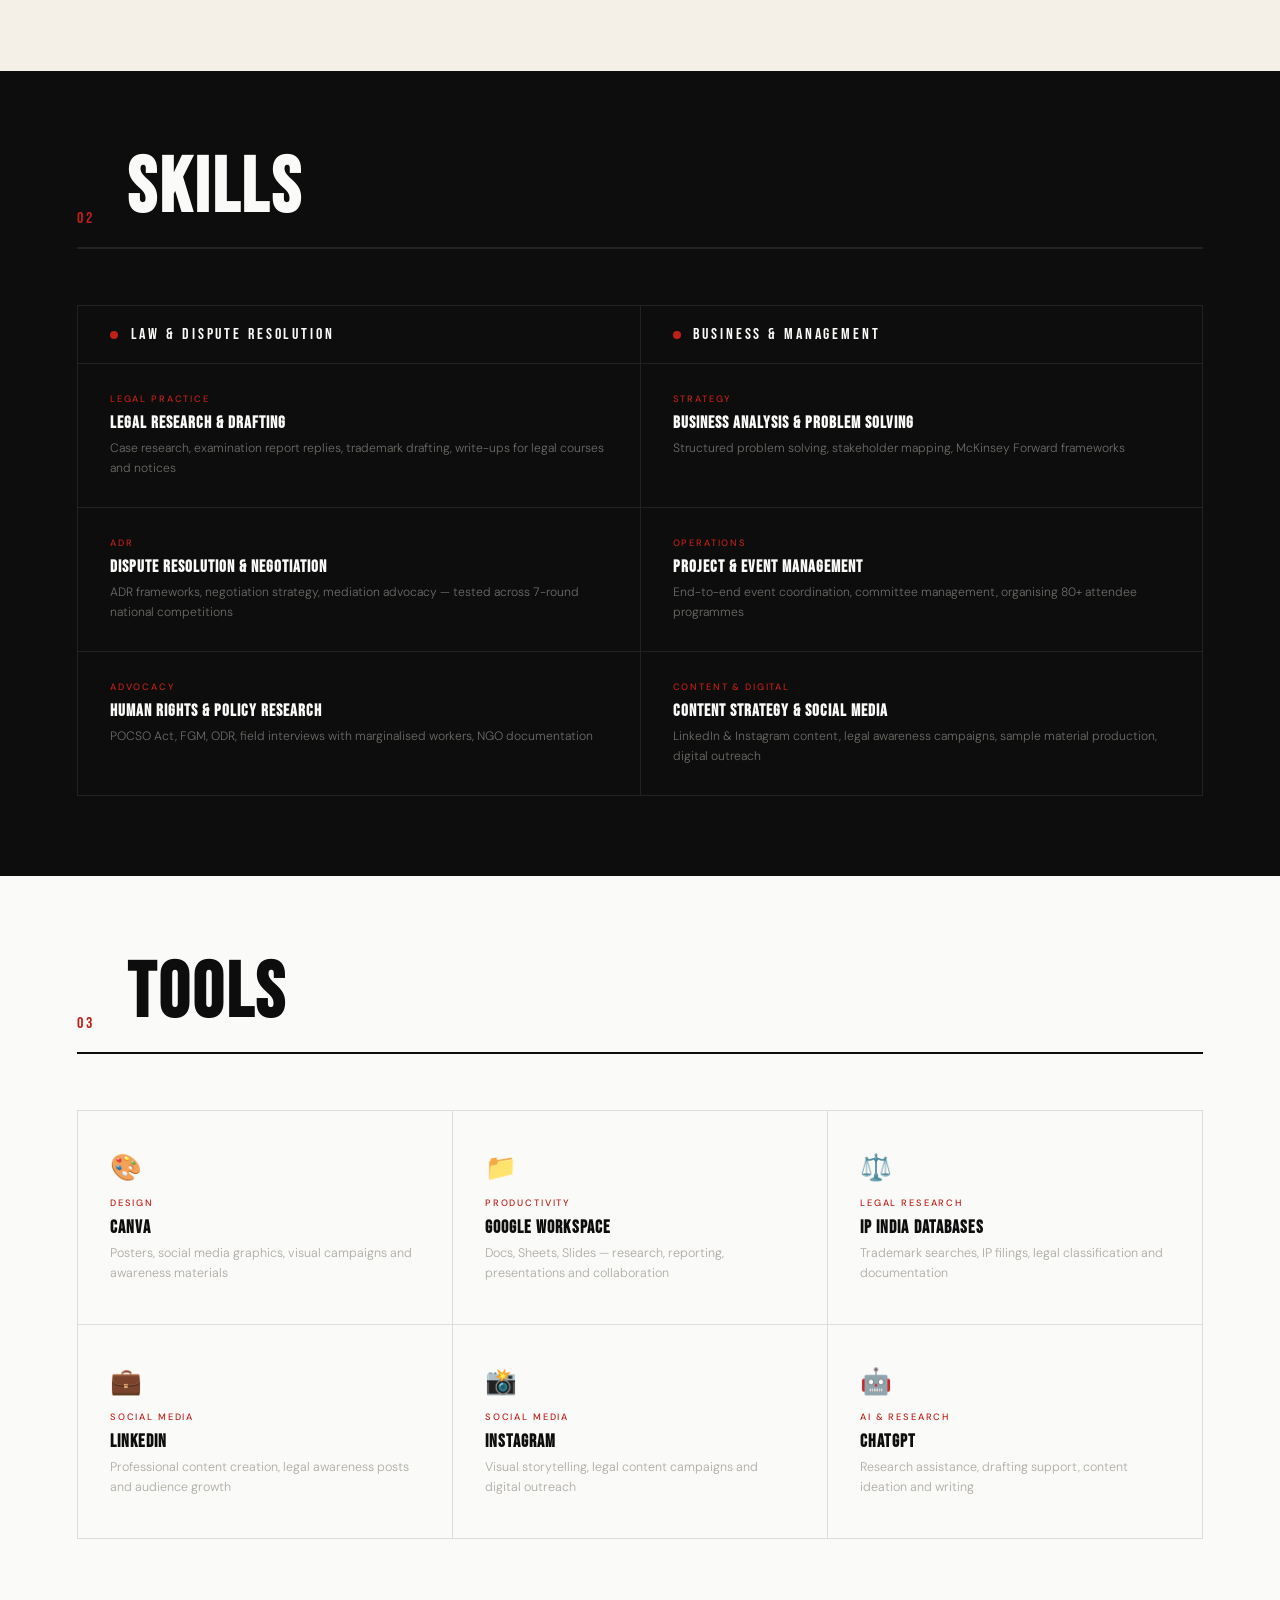
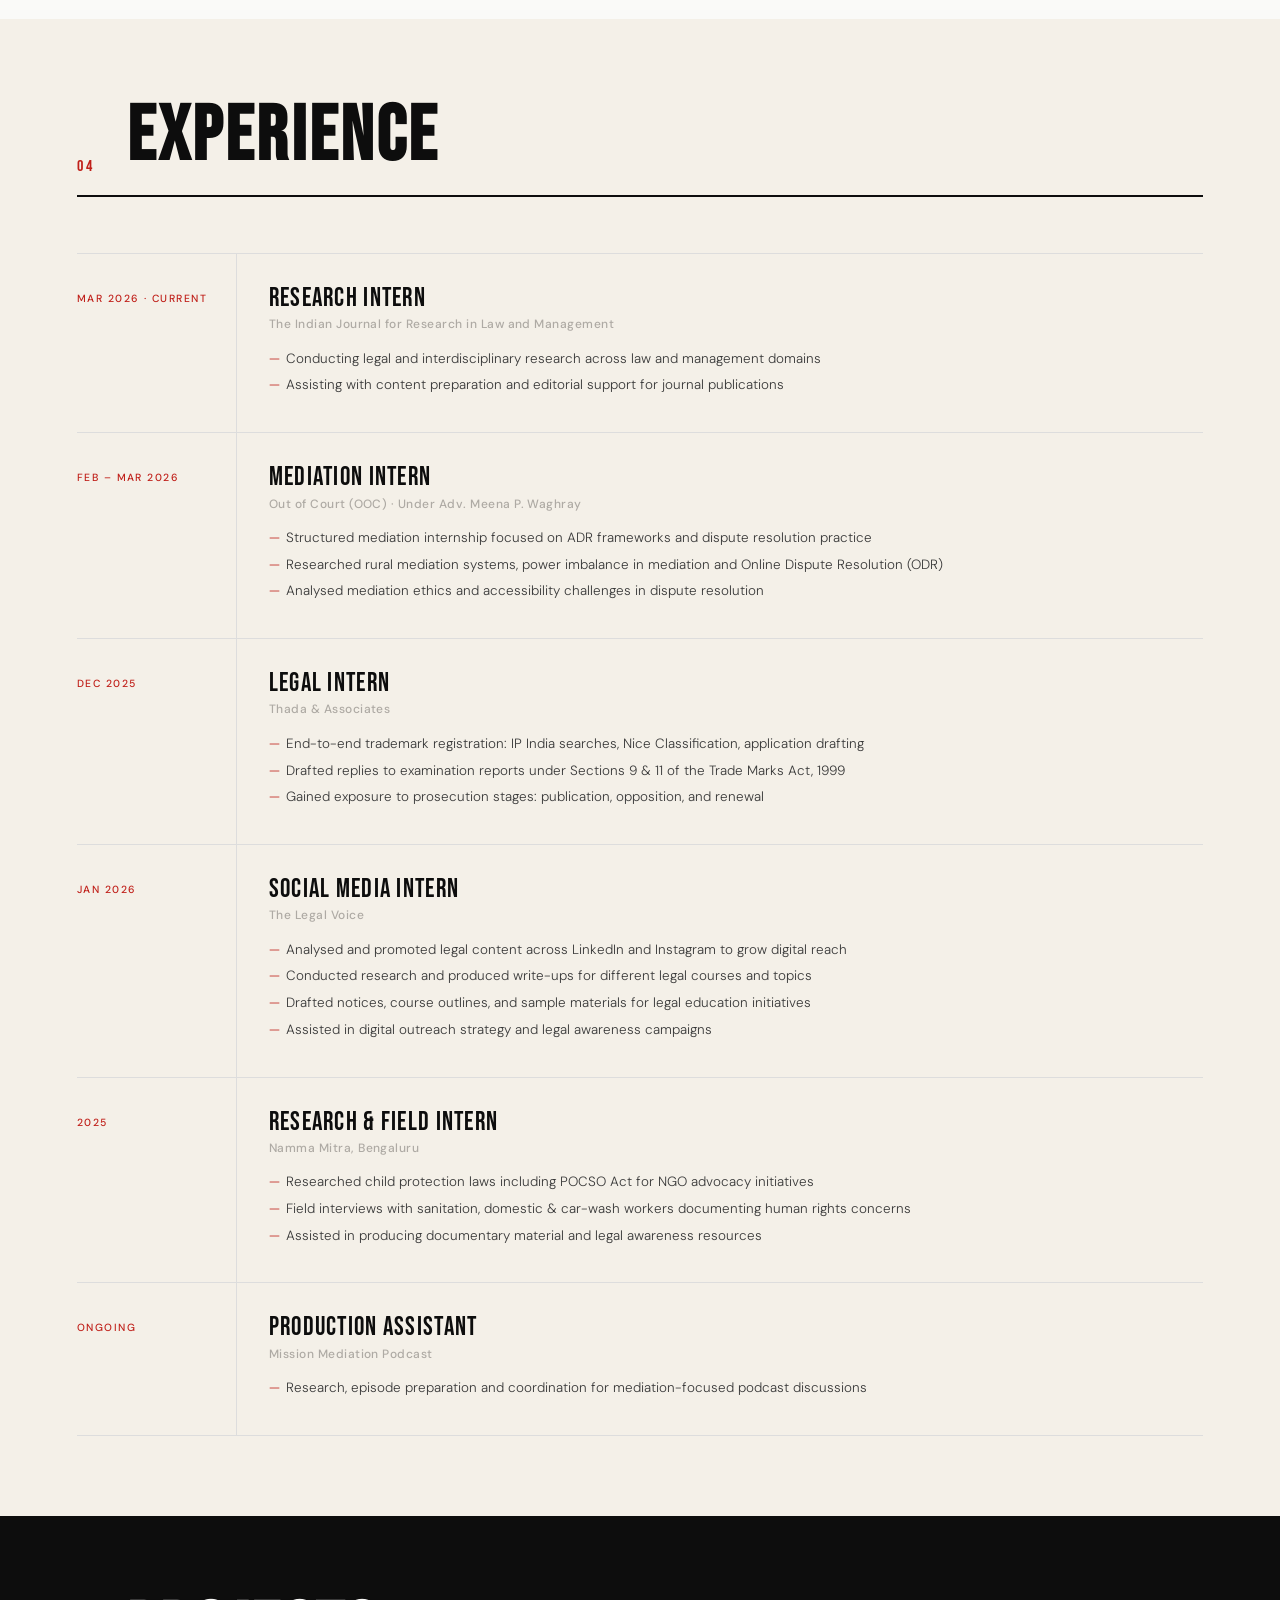
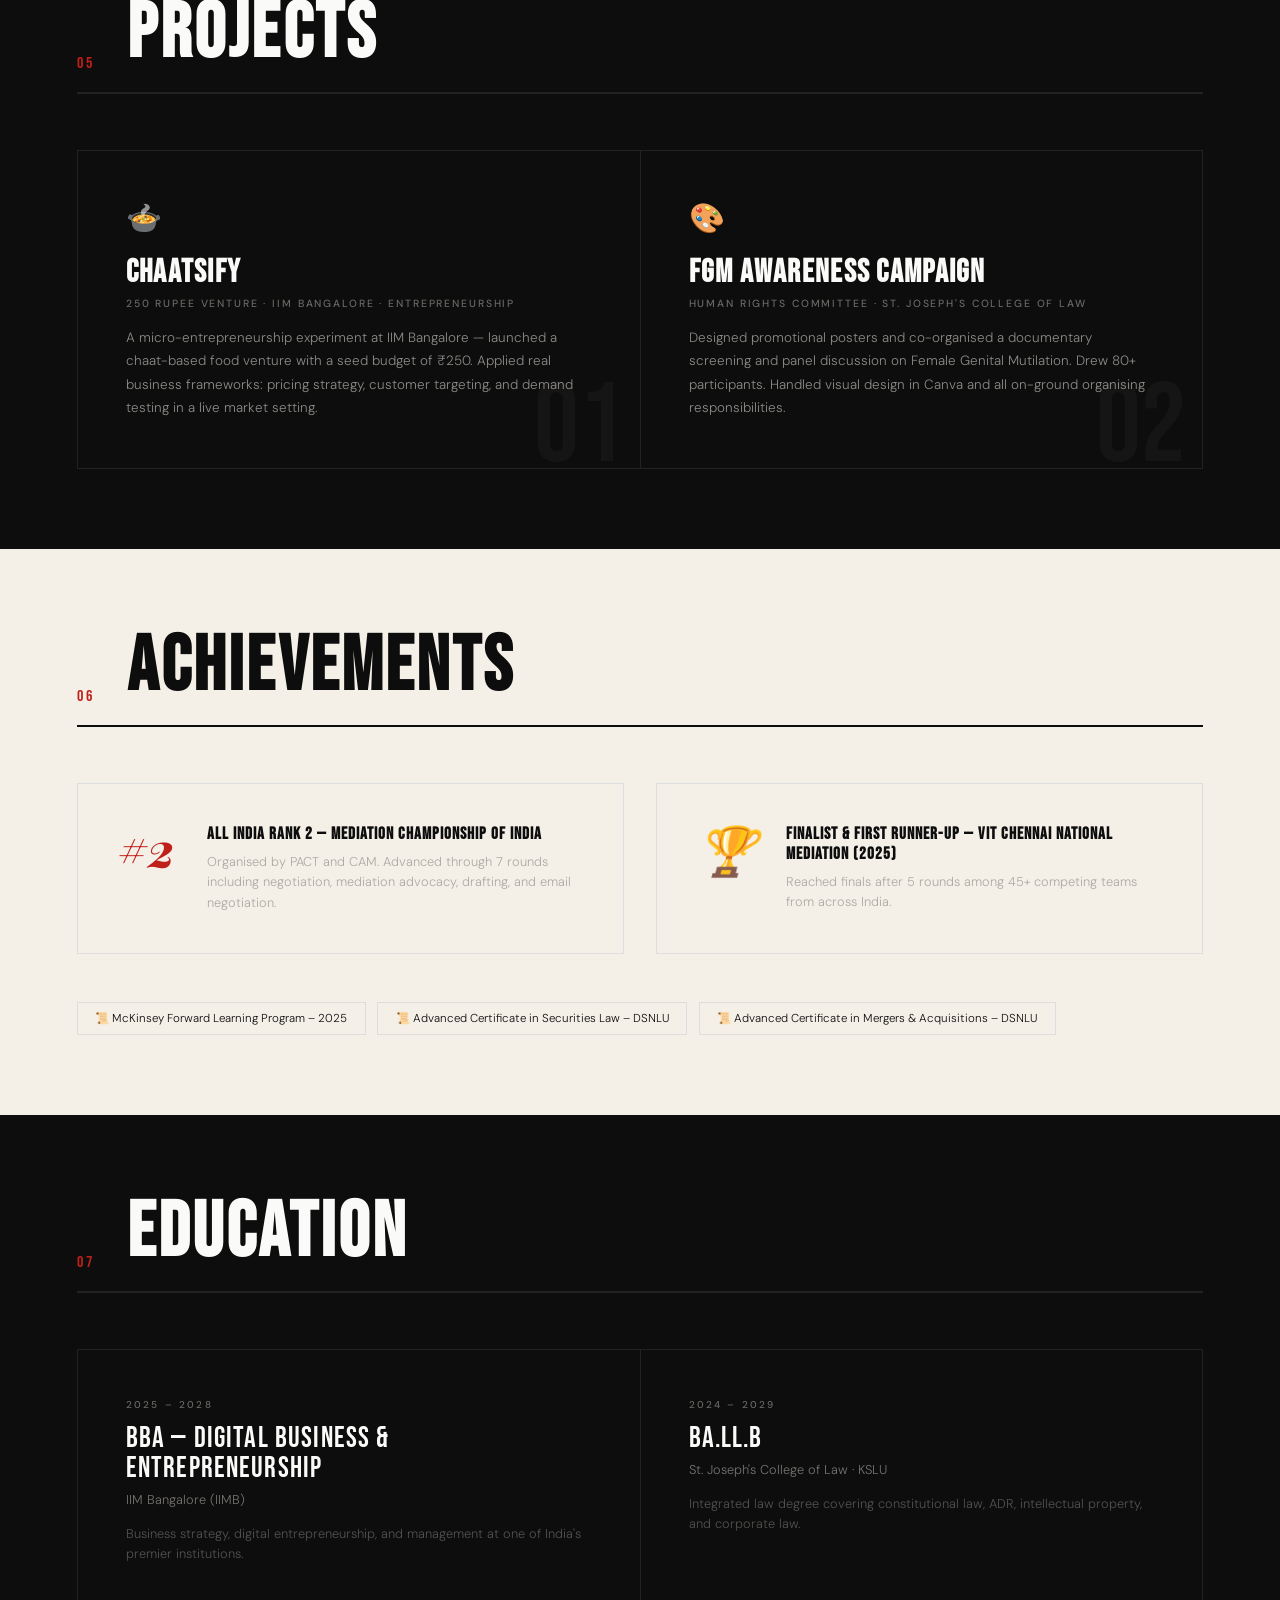
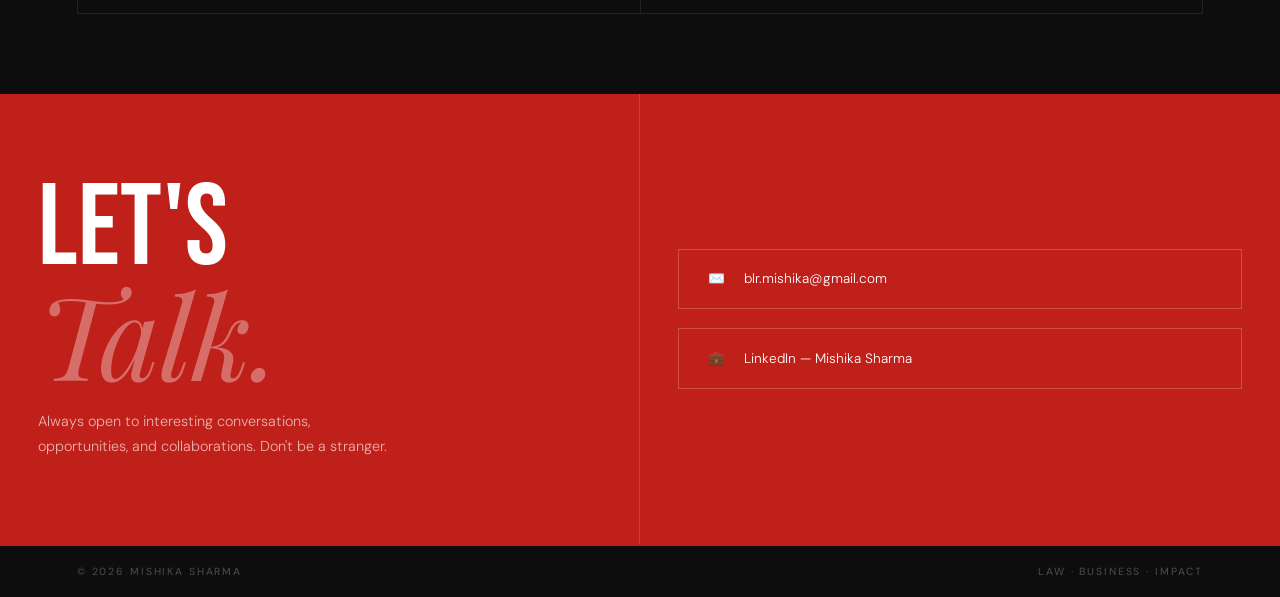
==== commit dac02119: "Rename index .html to index.html" ====
--- a/index.html
+++ b/index.html
@@ -1056,5 +1056,15 @@
     <p class="contact-sub">Always open to interesting conversations, opportunities, and collaborations. Don't be a stranger.</p>
   </div>
   <div class="contact-right">
-    <a href="/cdn-cgi/l/email-protection#0d6f617f2360647e6564666c4d6a606c6461236e6260" class="c-link"><span>✉️</span> <span class="__cf_email__" data-cfemail="bedcd2cc90d3d7cdd6d7d5dffed9d3dfd7d290ddd1d3">[email&#160;protected]</span></a>
-    <a href="https://www.linkedin.com/in/mishika-sharma-bb99271a7/" target="_blank" class="c-link"><span>💼</span> LinkedIn — Mish+    <div class="c-link"><span>✉️</span> blr.mishika@gmail.com</div>
+    <a href="https://www.linkedin.com/in/mishika-sharma-bb99271a7/" target="_blank" class="c-link"><span>💼</span> LinkedIn — Mishika Sharma</a>
+  </div>
+</section>
+
+<footer>
+  <p>© 2026 Mishika Sharma</p>
+  <p>Law · Business · Impact</p>
+</footer>
+
+</body>
+</html>
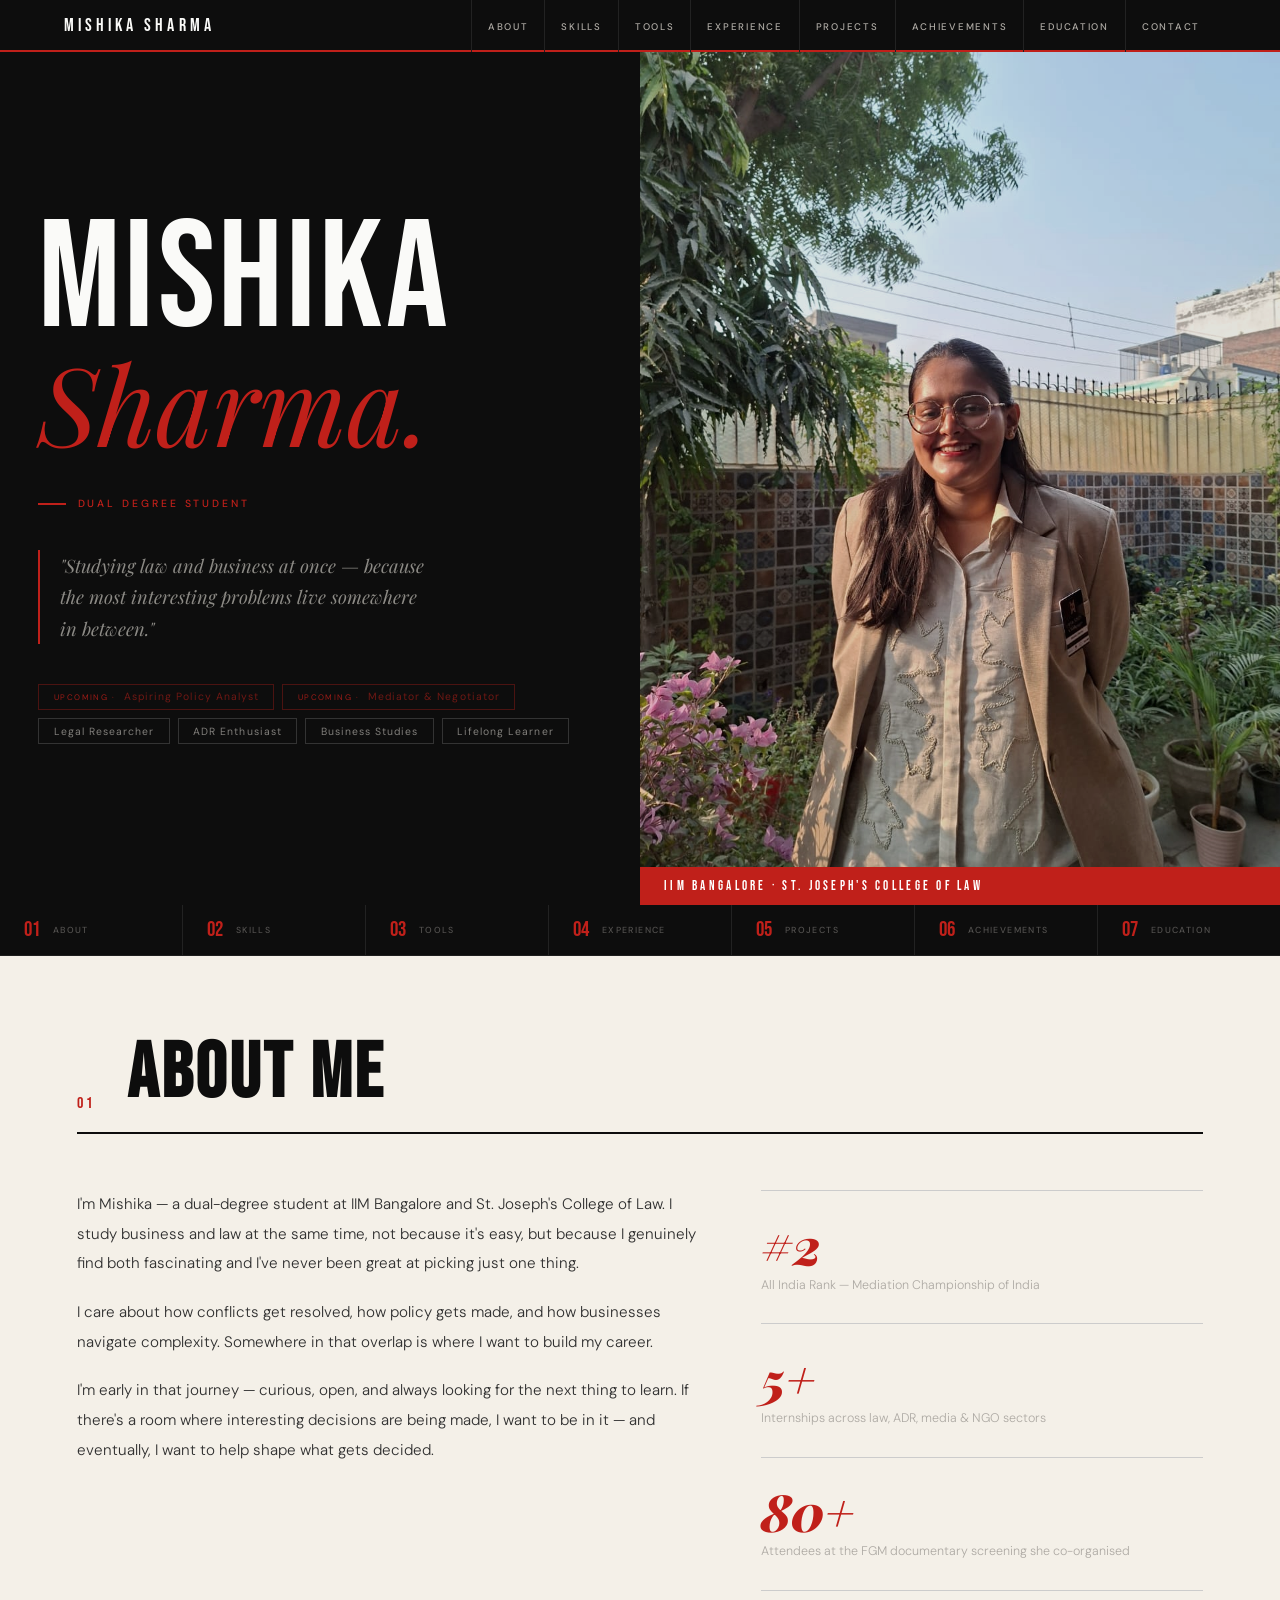
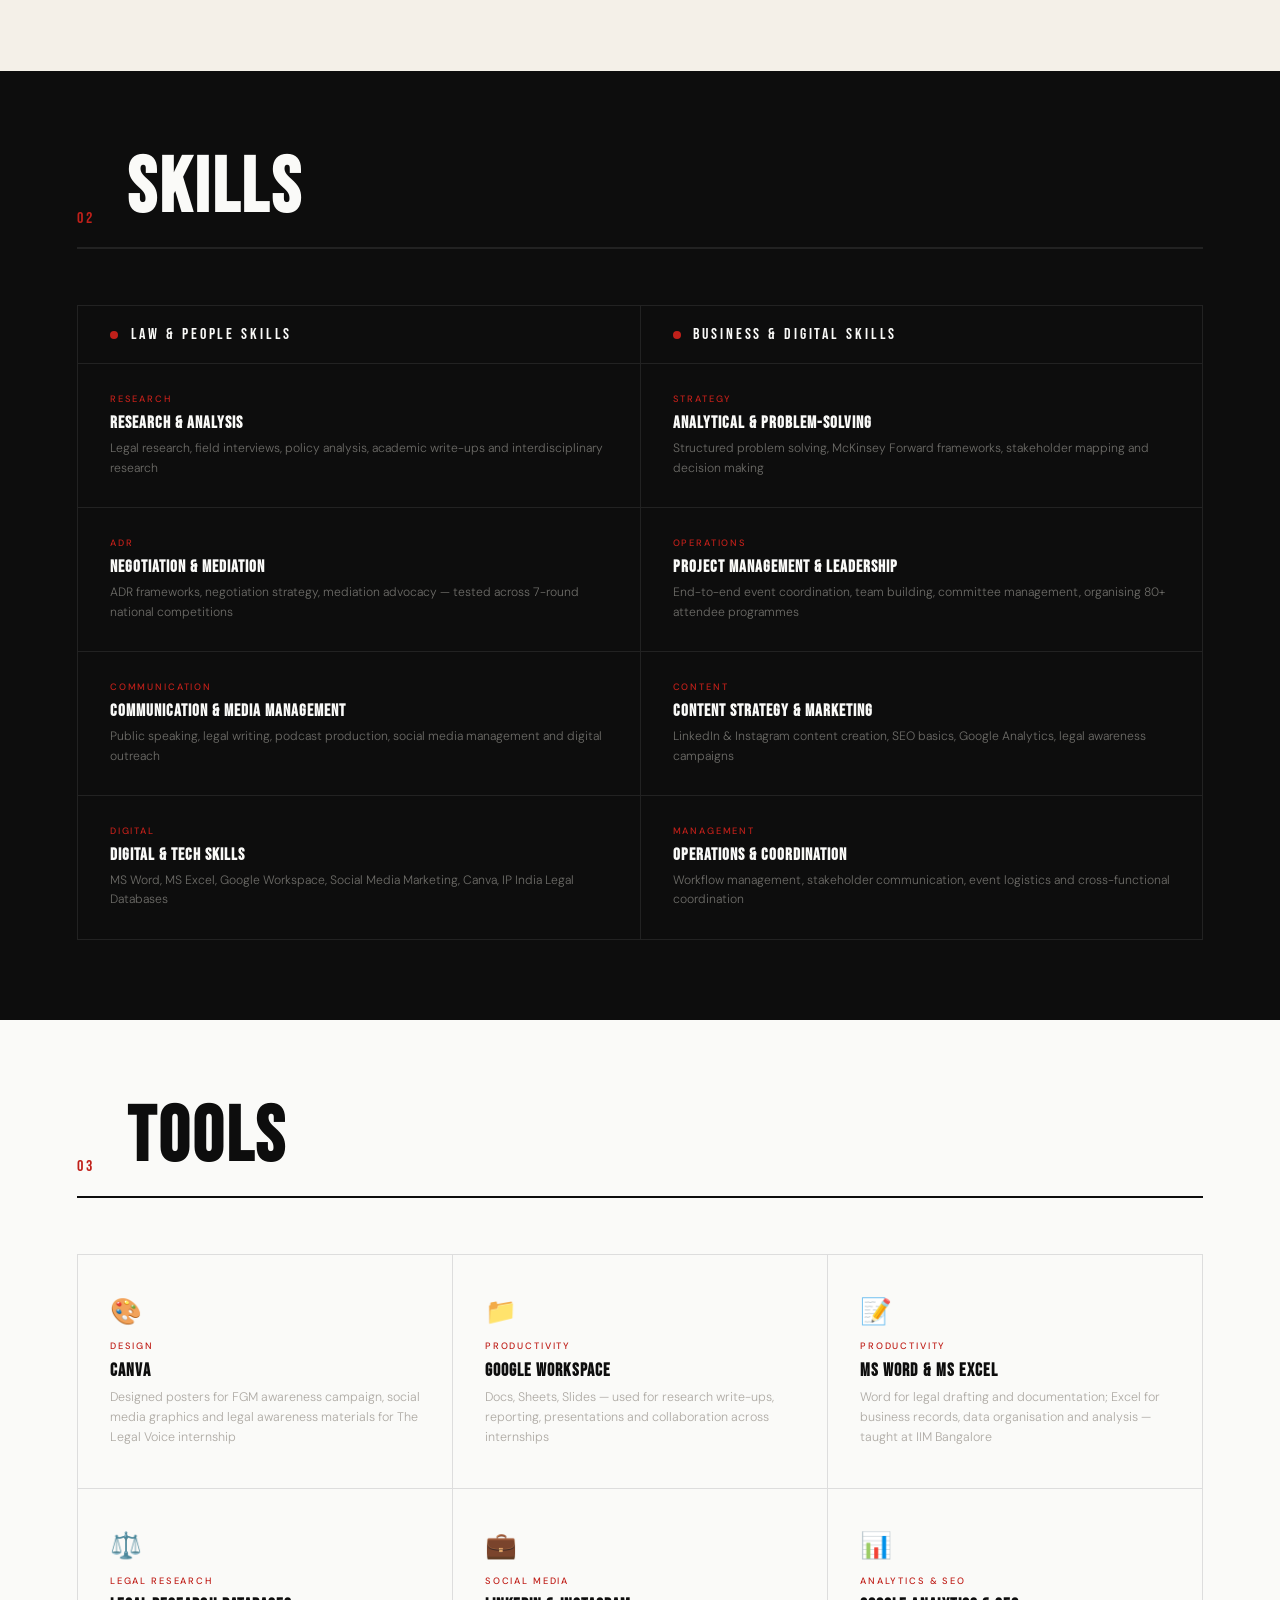
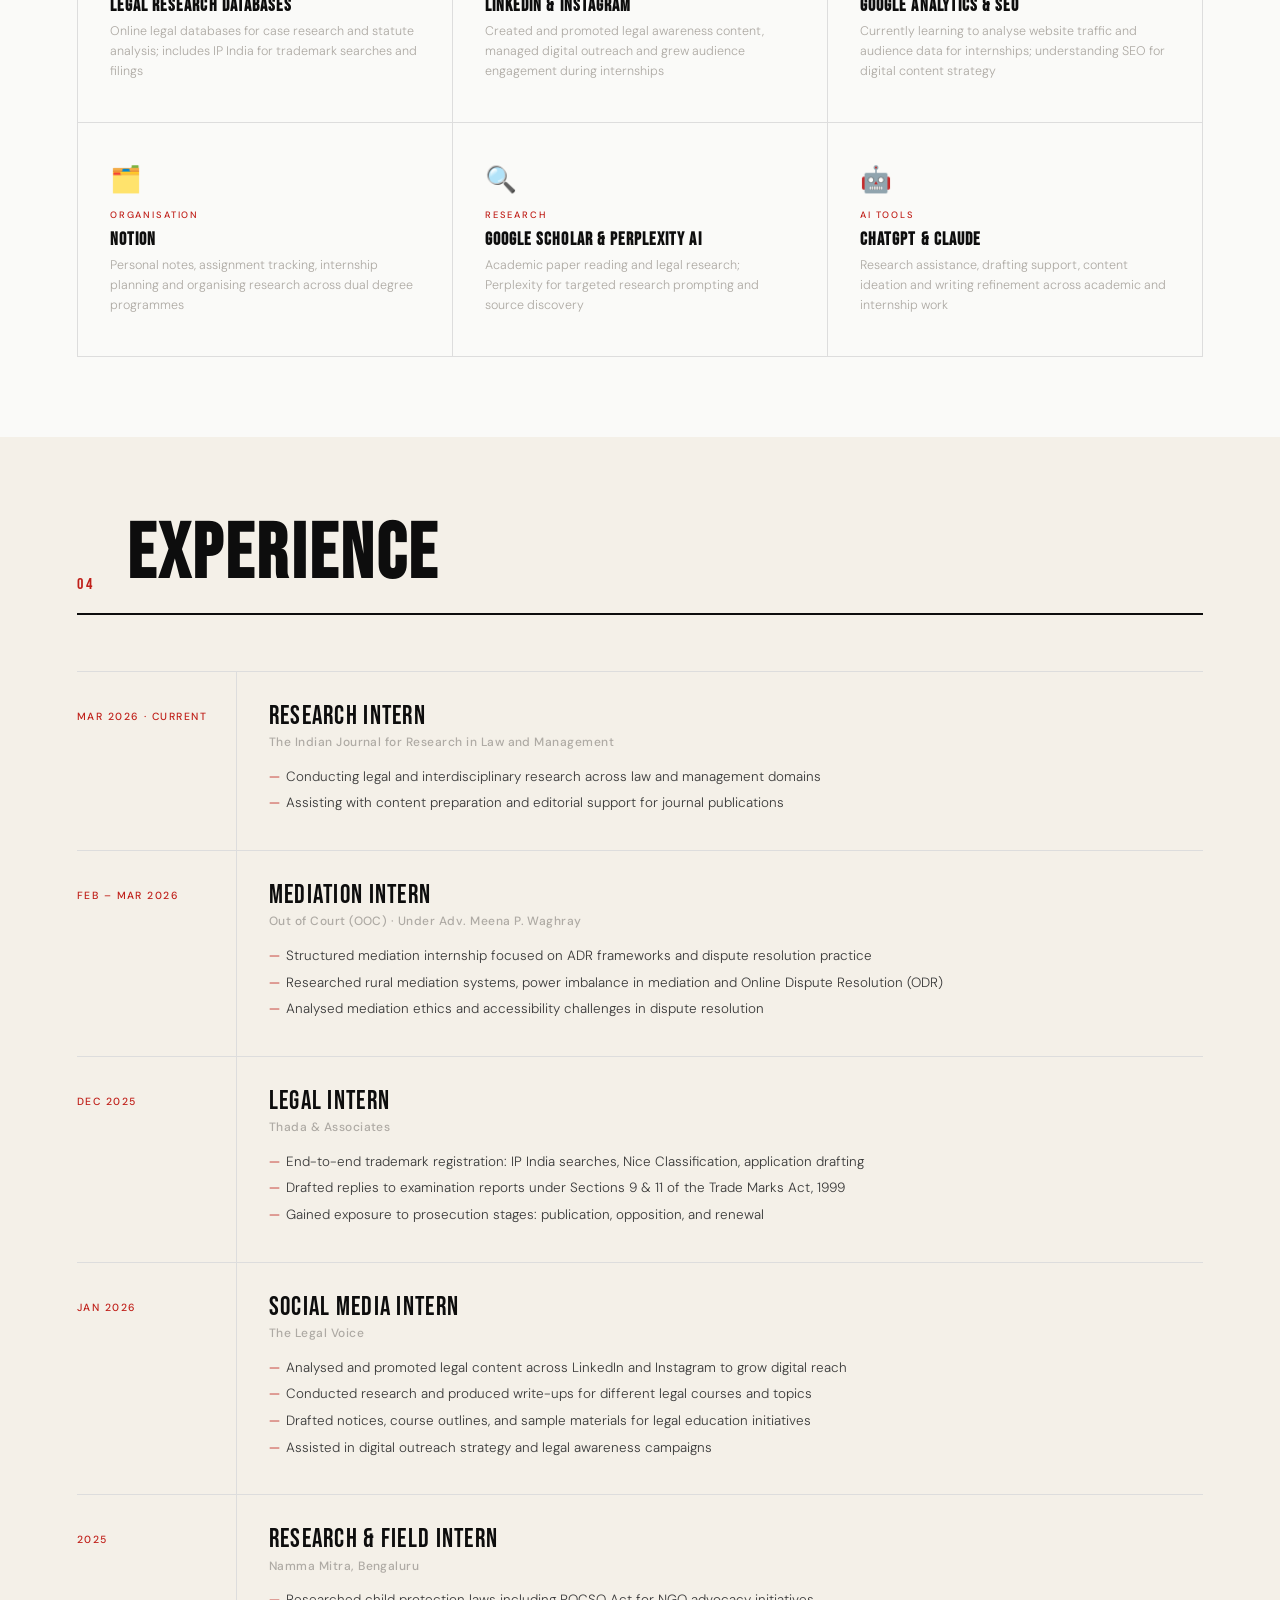
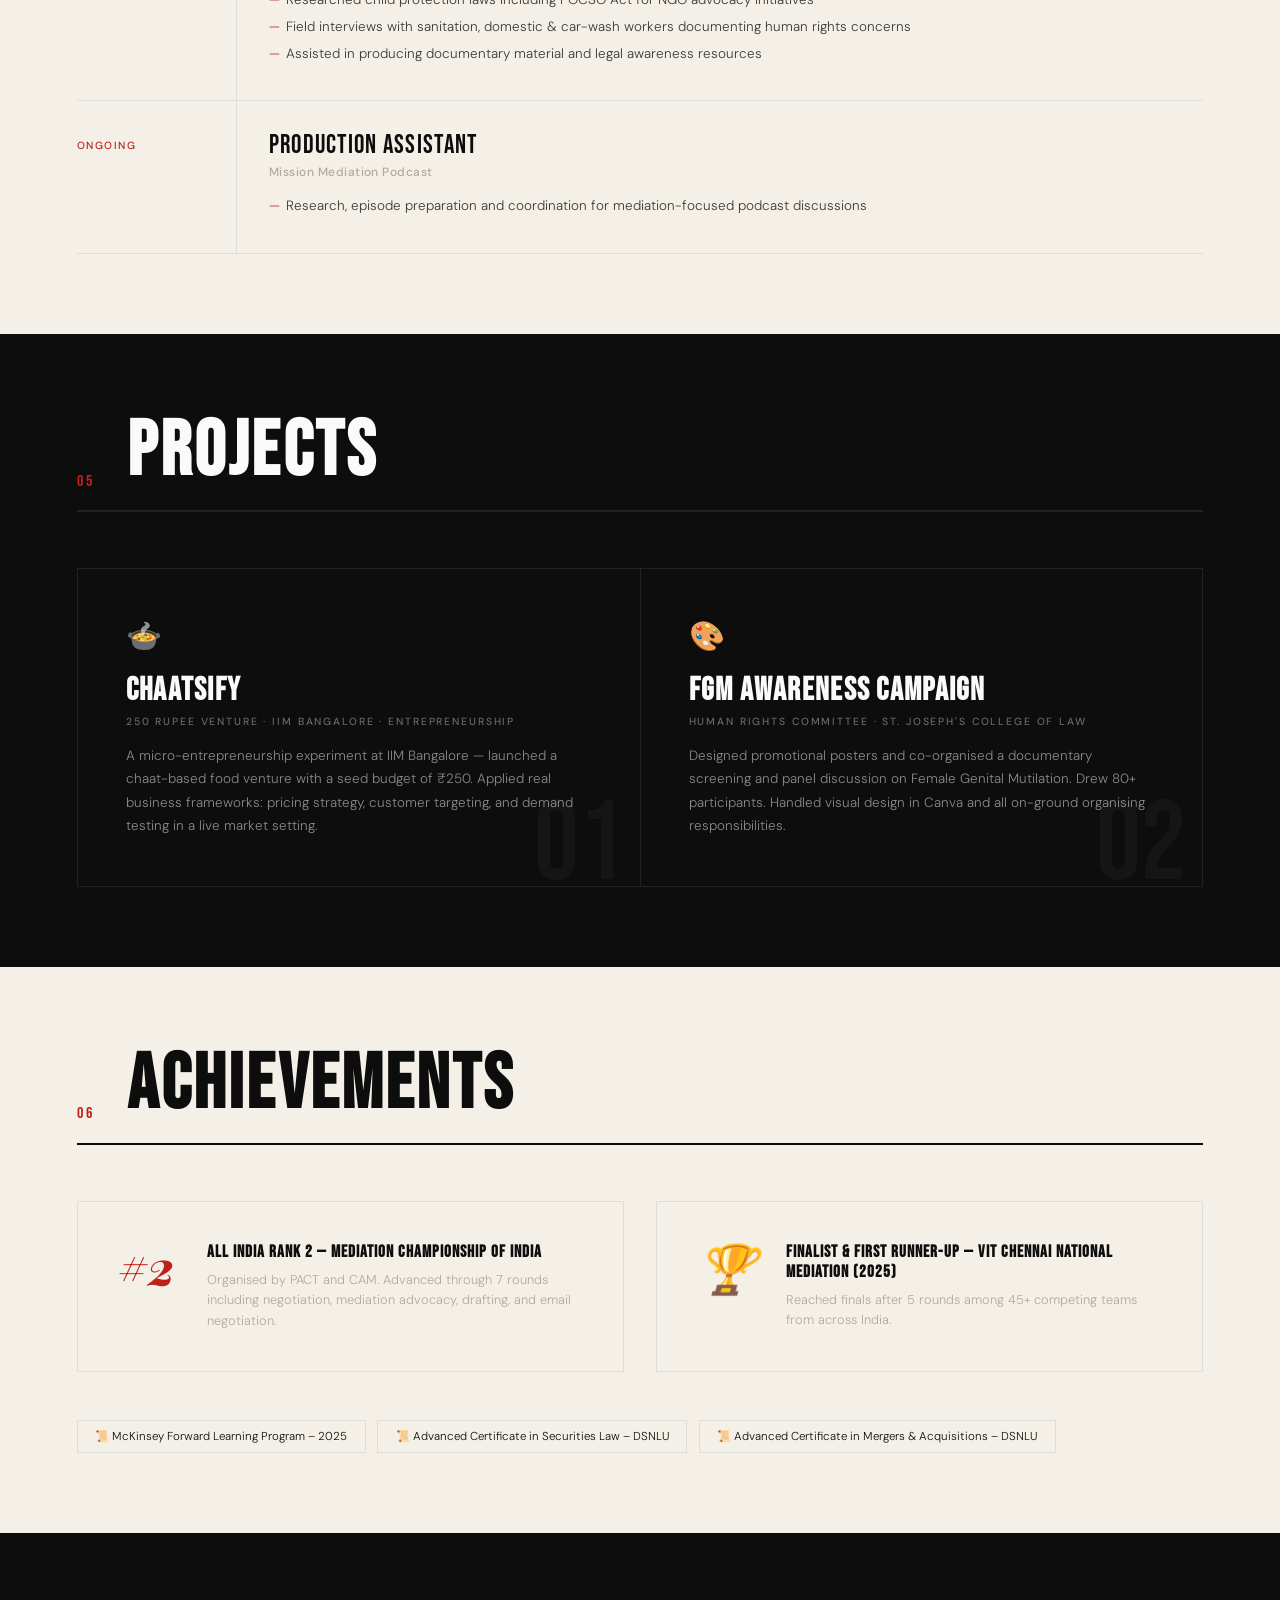
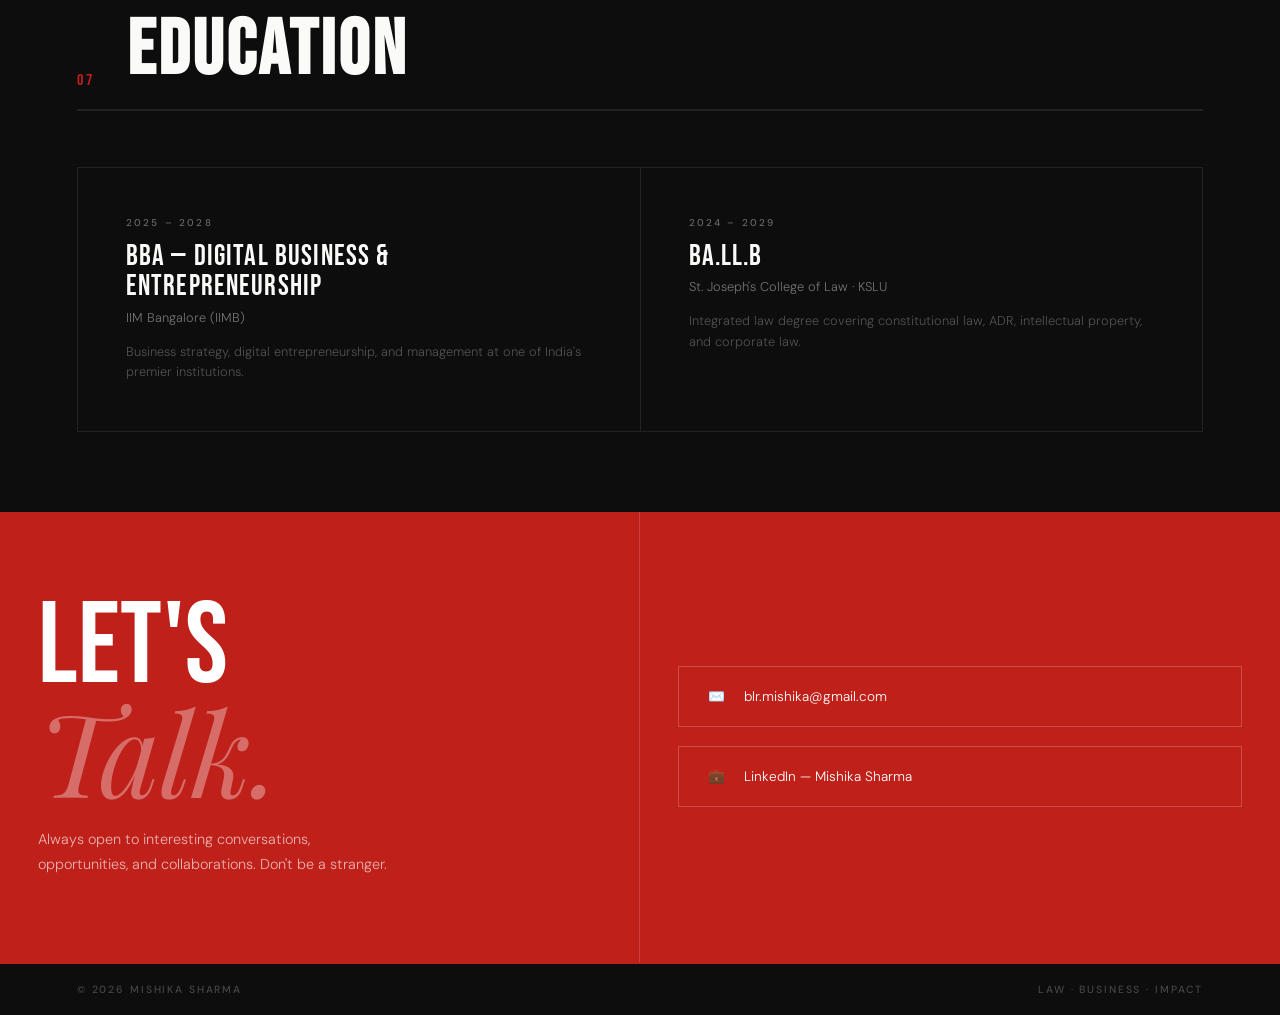
==== commit dc044920: "Rename index (2).html to index.html" ====
--- a/index.html
+++ b/index.html
@@ -803,40 +803,51 @@
     <h2 class="sec-title">Skills</h2>
   </div>
   <div class="skills-dual">
-    <div class="skills-col-header"><span class="col-dot"></span>Law & Dispute Resolution</div>
-    <div class="skills-col-header"><span class="col-dot"></span>Business & Management</div>
+    <div class="skills-col-header"><span class="col-dot"></span>Law & People Skills</div>
+    <div class="skills-col-header"><span class="col-dot"></span>Business & Digital Skills</div>
 
     <div class="skill-cell">
-      <span class="sk-tag">Legal Practice</span>
-      <h4>Legal Research & Drafting</h4>
-      <p>Case research, examination report replies, trademark drafting, write-ups for legal courses and notices</p>
+      <span class="sk-tag">Research</span>
+      <h4>Research & Analysis</h4>
+      <p>Legal research, field interviews, policy analysis, academic write-ups and interdisciplinary research</p>
     </div>
     <div class="skill-cell">
       <span class="sk-tag">Strategy</span>
-      <h4>Business Analysis & Problem Solving</h4>
-      <p>Structured problem solving, stakeholder mapping, McKinsey Forward frameworks</p>
+      <h4>Analytical & Problem-Solving</h4>
+      <p>Structured problem solving, McKinsey Forward frameworks, stakeholder mapping and decision making</p>
     </div>
 
     <div class="skill-cell">
       <span class="sk-tag">ADR</span>
-      <h4>Dispute Resolution & Negotiation</h4>
+      <h4>Negotiation & Mediation</h4>
       <p>ADR frameworks, negotiation strategy, mediation advocacy — tested across 7-round national competitions</p>
     </div>
     <div class="skill-cell">
       <span class="sk-tag">Operations</span>
-      <h4>Project & Event Management</h4>
-      <p>End-to-end event coordination, committee management, organising 80+ attendee programmes</p>
+      <h4>Project Management & Leadership</h4>
+      <p>End-to-end event coordination, team building, committee management, organising 80+ attendee programmes</p>
     </div>
 
     <div class="skill-cell">
-      <span class="sk-tag">Advocacy</span>
-      <h4>Human Rights & Policy Research</h4>
-      <p>POCSO Act, FGM, ODR, field interviews with marginalised workers, NGO documentation</p>
+      <span class="sk-tag">Communication</span>
+      <h4>Communication & Media Management</h4>
+      <p>Public speaking, legal writing, podcast production, social media management and digital outreach</p>
     </div>
     <div class="skill-cell">
-      <span class="sk-tag">Content & Digital</span>
-      <h4>Content Strategy & Social Media</h4>
-      <p>LinkedIn & Instagram content, legal awareness campaigns, sample material production, digital outreach</p>
+      <span class="sk-tag">Content</span>
+      <h4>Content Strategy & Marketing</h4>
+      <p>LinkedIn & Instagram content creation, SEO basics, Google Analytics, legal awareness campaigns</p>
+    </div>
+
+    <div class="skill-cell">
+      <span class="sk-tag">Digital</span>
+      <h4>Digital & Tech Skills</h4>
+      <p>MS Word, MS Excel, Google Workspace, Social Media Marketing, Canva, IP India Legal Databases</p>
+    </div>
+    <div class="skill-cell">
+      <span class="sk-tag">Management</span>
+      <h4>Operations & Coordination</h4>
+      <p>Workflow management, stakeholder communication, event logistics and cross-functional coordination</p>
     </div>
   </div>
 </div>
@@ -852,37 +863,55 @@
       <span class="tool-icon">🎨</span>
       <span class="tool-cat">Design</span>
       <h4>Canva</h4>
-      <p>Posters, social media graphics, visual campaigns and awareness materials</p>
+      <p>Designed posters for FGM awareness campaign, social media graphics and legal awareness materials for The Legal Voice internship</p>
     </div>
     <div class="tool-card">
       <span class="tool-icon">📁</span>
       <span class="tool-cat">Productivity</span>
       <h4>Google Workspace</h4>
-      <p>Docs, Sheets, Slides — research, reporting, presentations and collaboration</p>
+      <p>Docs, Sheets, Slides — used for research write-ups, reporting, presentations and collaboration across internships</p>
+    </div>
+    <div class="tool-card">
+      <span class="tool-icon">📝</span>
+      <span class="tool-cat">Productivity</span>
+      <h4>MS Word & MS Excel</h4>
+      <p>Word for legal drafting and documentation; Excel for business records, data organisation and analysis — taught at IIM Bangalore</p>
     </div>
     <div class="tool-card">
       <span class="tool-icon">⚖️</span>
       <span class="tool-cat">Legal Research</span>
-      <h4>IP India Databases</h4>
-      <p>Trademark searches, IP filings, legal classification and documentation</p>
+      <h4>Legal Research Databases</h4>
+      <p>Online legal databases for case research and statute analysis; includes IP India for trademark searches and filings</p>
     </div>
     <div class="tool-card">
       <span class="tool-icon">💼</span>
       <span class="tool-cat">Social Media</span>
-      <h4>LinkedIn</h4>
-      <p>Professional content creation, legal awareness posts and audience growth</p>
+      <h4>LinkedIn & Instagram</h4>
+      <p>Created and promoted legal awareness content, managed digital outreach and grew audience engagement during internships</p>
     </div>
     <div class="tool-card">
-      <span class="tool-icon">📸</span>
-      <span class="tool-cat">Social Media</span>
-      <h4>Instagram</h4>
-      <p>Visual storytelling, legal content campaigns and digital outreach</p>
+      <span class="tool-icon">📊</span>
+      <span class="tool-cat">Analytics & SEO</span>
+      <h4>Google Analytics & SEO</h4>
+      <p>Currently learning to analyse website traffic and audience data for internships; understanding SEO for digital content strategy</p>
+    </div>
+    <div class="tool-card">
+      <span class="tool-icon">🗂️</span>
+      <span class="tool-cat">Organisation</span>
+      <h4>Notion</h4>
+      <p>Personal notes, assignment tracking, internship planning and organising research across dual degree programmes</p>
+    </div>
+    <div class="tool-card">
+      <span class="tool-icon">🔍</span>
+      <span class="tool-cat">Research</span>
+      <h4>Google Scholar & Perplexity AI</h4>
+      <p>Academic paper reading and legal research; Perplexity for targeted research prompting and source discovery</p>
     </div>
     <div class="tool-card">
       <span class="tool-icon">🤖</span>
-      <span class="tool-cat">AI & Research</span>
-      <h4>ChatGPT</h4>
-      <p>Research assistance, drafting support, content ideation and writing</p>
+      <span class="tool-cat">AI Tools</span>
+      <h4>ChatGPT & Claude</h4>
+      <p>Research assistance, drafting support, content ideation and writing refinement across academic and internship work</p>
     </div>
   </div>
 </div>
